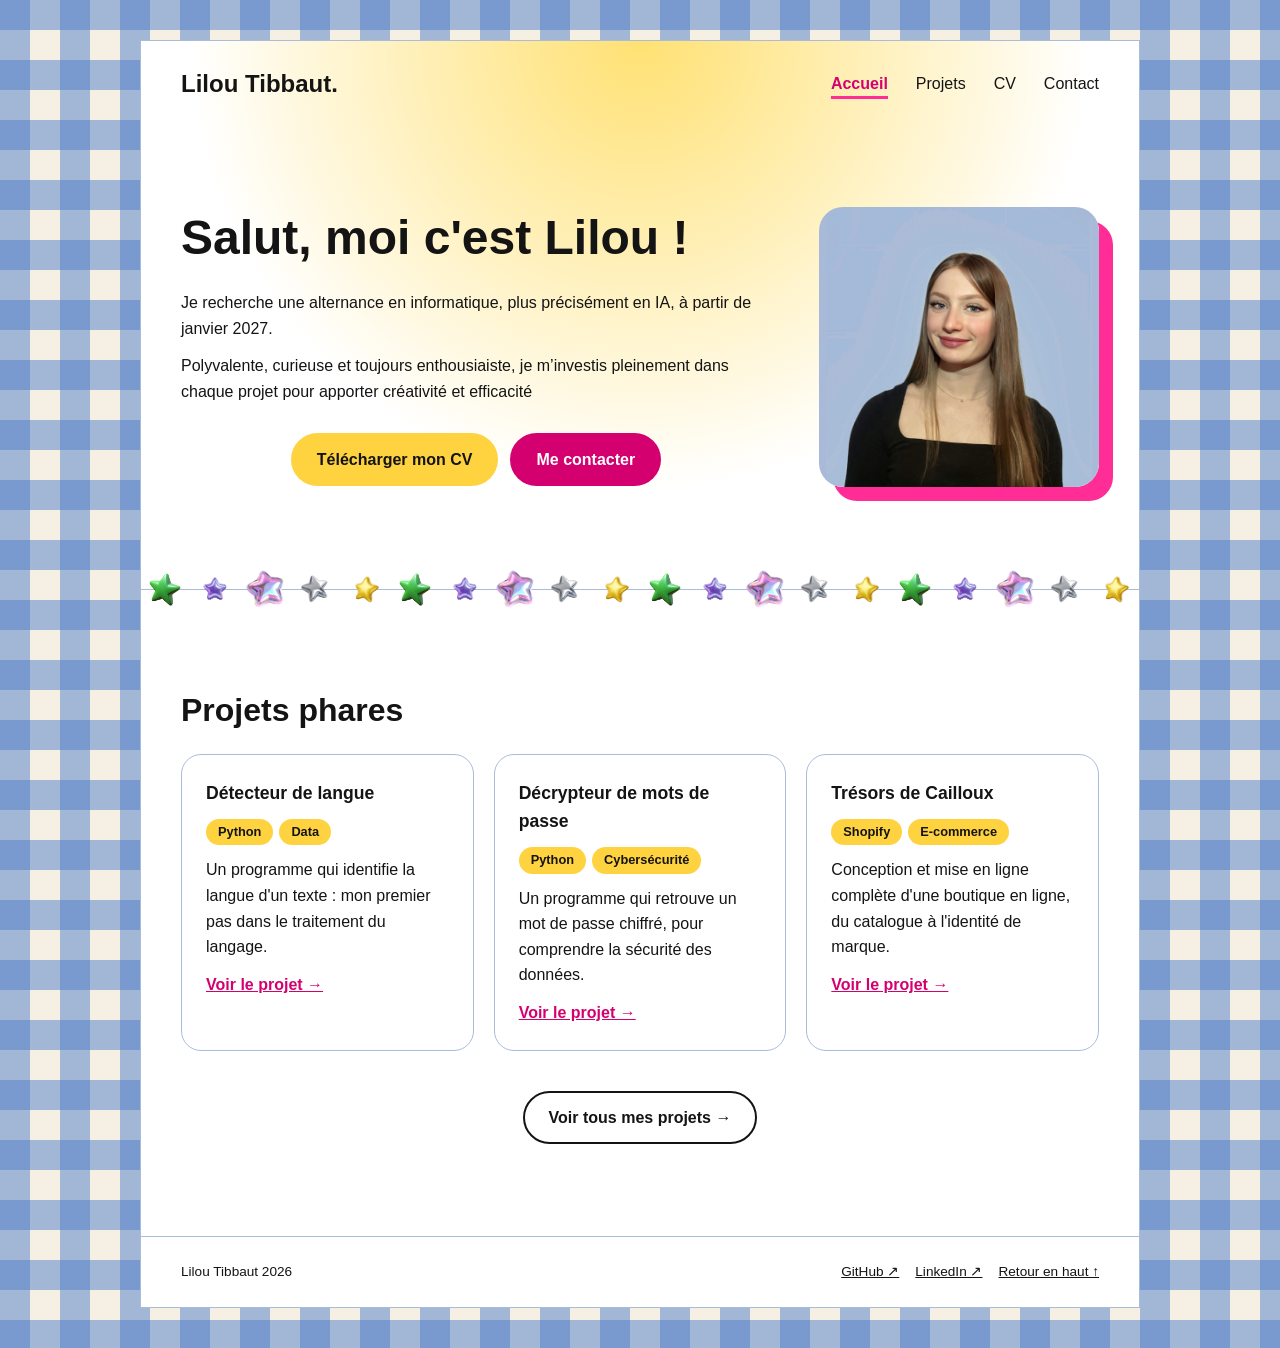
==== index.html @ 1d998bac "ajout javasript" ====
<!DOCTYPE html>
<html lang="fr">
<head>
    <meta charset="utf-8">
    <meta name="viewport" content="width=device-width, initial-scale=1.0">
    <title>Lilou Tibbaut | Étudiante informatique</title>
    <meta name="description" content="Portfolio de Lilou Tibbaut, étudiante en informatique à Epitech Marseille, à la recherche d'une alternance pour janvier 2027.">
    <link rel="stylesheet" href="assets/style.css">
    <script src="assets/script.js" defer></script>
</head>
<body>
    <div class="page">
        <header class="entete" id="haut"></header>

        <main>
            <section class="section">
                <div class="accueil">
                    <div>
                        <h1>Salut, moi c'est Lilou !</h1>
                        <p>Je recherche une alternance en informatique, plus précisément en IA, à partir de janvier 2027.</p>
                        <p>Polyvalente, curieuse et toujours enthousiaiste, je m’investis pleinement dans chaque projet pour apporter créativité et efficacité</p>
                        <div class="boutons">
                            <a href="assets/cv-lilou-tibbaut.pdf" download class="bouton bouton-jaune">Télécharger mon CV</a>
                            <a href="contact.html" class="bouton bouton-rose">Me contacter</a>
                        </div>
                    </div>
                    <img src="assets/img_tibbaut_lilou.png" alt="Portrait de Lilou Tibbaut" class="photo">
                </div>
            </section>

            <div class="separateur"></div>

            <section class="section">
                <h2>Projets phares</h2>
                <div class="grille">
                    <article class="carte">
                        <h3>Détecteur de langue</h3>
                        <ul class="tags"><li>Python</li><li>Data</li></ul>
                        <p>Un programme qui identifie la langue d'un texte : mon premier pas dans le traitement du langage.</p>
                        <a href="projets.html#detecteur-langue" class="lien">Voir le projet →</a>
                    </article>
                    <article class="carte">
                        <h3>Décrypteur de mots de passe</h3>
                        <ul class="tags"><li>Python</li><li>Cybersécurité</li></ul>
                        <p>Un programme qui retrouve un mot de passe chiffré, pour comprendre la sécurité des données.</p>
                        <a href="projets.html#decrypteur" class="lien">Voir le projet →</a>
                    </article>
                    <article class="carte">
                        <h3>Trésors de Cailloux</h3>
                        <ul class="tags"><li>Shopify</li><li>E-commerce</li></ul>
                        <p>Conception et mise en ligne complète d'une boutique en ligne, du catalogue à l'identité de marque.</p>
                        <a href="projets.html#tresors-de-cailloux" class="lien">Voir le projet →</a>
                    </article>
                </div>
                <p class="centre">
                    <a href="projets.html" class="bouton bouton-contour">Voir tous mes projets →</a>
                </p>
            </section>
        </main>

        <footer class="footer"></footer>
    </div>
</body>
</html>
---- assets/style.css ----
* { box-sizing: border-box; }
html { scroll-behavior: smooth; }

body {
  margin: 0;
  padding: 40px 0;
  font-family: Arial, sans-serif;
  color: #141414;
  line-height: 1.6;
  background-color: #f5f0e3;
  background-image:
    linear-gradient(90deg, rgba(80, 125, 200, 0.5) 50%, transparent 50%),
    linear-gradient(rgba(80, 125, 200, 0.5) 50%, transparent 50%);
  background-size: 60px 60px;
}

h1 { font-size: 3rem; margin: 0 0 24px; line-height: 1.2; }
h2 { font-size: 2rem; margin: 0 0 24px; line-height: 1.2; }
h3 { font-size: 1.1rem; margin: 0 0 12px; }
p { margin: 0 0 12px; }

a:focus-visible, button:focus-visible, .flip:focus-visible {
  outline: 3px solid #d4006f;
  outline-offset: 3px;
}

.page {
  border: 1px solid #a9bddb;
  background-color: white;
  background-image: radial-gradient(circle 450px at 50% 0%, rgba(255, 200, 0, 0.55), transparent);
}

.section { padding: 80px 40px; }
.intro { padding-bottom: 48px; }
.centre { text-align: center; margin-top: 40px; }

.separateur {
  display: flex;
  justify-content: center;
  align-items: center;
  gap: 10px;
  height: 44px;
  overflow: hidden;
  background-image: linear-gradient(#a9bddb, #a9bddb);
  background-size: 100% 1px;
  background-position: center;
  background-repeat: no-repeat;
}
.etoile { width: 40px; flex-shrink: 0; animation: tourne linear; animation-timeline: scroll(root); }
.etoile:nth-child(even) { animation-direction: reverse; }

.entete { display: flex; justify-content: space-between; align-items: center; padding: 24px 40px; }
.logo { font-size: 1.5rem; font-weight: bold; color: #141414; text-decoration: none; }

.menu ul { display: flex; gap: 28px; list-style: none; margin: 0; padding: 0; }
.menu a { padding-bottom: 4px; color: #141414; text-decoration: none; border-bottom: 3px solid transparent; transition: color 0.3s, border-color 0.3s; }
.menu a:hover { color: #d4006f; }
.menu a[aria-current="page"] { font-weight: bold; color: #d4006f; border-bottom-color: #ff2d95; }

.accueil { display: flex; align-items: center; gap: 48px; }
.photo { width: 280px; border-radius: 24px; box-shadow: 14px 14px 0 #ff2d95; transition: transform 0.3s; }
.photo:hover { transform: rotate(-2deg); }

.boutons { display: flex; justify-content: center; gap: 12px; margin-top: 28px; }
.bouton { display: inline-block; padding: 12px 24px; border: 2px solid transparent; border-radius: 30px; font-size: 1rem; font-weight: bold; text-decoration: none; cursor: pointer; transition: background-color 0.3s, color 0.3s; }
.bouton-jaune { background-color: #ffd23f; color: #141414; }
.bouton-jaune:hover { background-color: #e6b800; }
.bouton-rose { background-color: #d4006f; color: white; }
.bouton-rose:hover { background-color: #a8005a; }
.bouton-contour { border-color: #141414; background-color: transparent; color: #141414; }
.bouton-contour:hover { background-color: #141414; color: white; }

.grille { display: grid; grid-template-columns: repeat(3, 1fr); gap: 20px; }
.grille-2 { grid-template-columns: repeat(2, 1fr); }
.grille-4 { grid-template-columns: repeat(4, 1fr); }

.carte { padding: 24px; border: 1px solid #a9bddb; border-radius: 20px; background-color: white; transition: transform 0.3s, box-shadow 0.3s; }
.carte:hover { transform: translateY(-6px); box-shadow: 8px 8px 0 #ff2d95; }

.tags { display: flex; flex-wrap: wrap; gap: 6px; list-style: none; margin: 0 0 12px; padding: 0; }
.tags li { padding: 3px 12px; border-radius: 30px; background-color: #ffd23f; color: #141414; font-size: 0.8rem; font-weight: bold; }

.appris { font-size: 0.95rem; }
.carte-liens { display: flex; flex-wrap: wrap; gap: 16px; list-style: none; margin: 12px 0 0; padding: 0; }
.lien { color: #d4006f; font-weight: bold; }
.lien:hover { color: #a8005a; }

.epitech { padding: 28px 32px; margin-bottom: 40px; border-radius: 24px; background-color: #3d63a8; color: white; }
.epitech h3 { font-size: 2.8rem; margin: 6px 0; }

.badge { display: inline-flex; align-items: center; gap: 8px; padding: 4px 14px; border-radius: 30px; background-color: rgba(0, 0, 0, 0.2); font-size: 0.8rem; }
.point { width: 8px; height: 8px; border-radius: 50%; background-color: #ffd23f; animation: pulsation 1.8s infinite; }

.colonnes { display: grid; grid-template-columns: 1fr 1fr; gap: 40px; }
.liste { list-style: none; margin: 0; padding: 0; }
.liste li { display: flex; flex-direction: column; padding-left: 16px; margin-bottom: 20px; border-left: 3px solid #ff2d95; }
.date { color: #d4006f; font-size: 0.8rem; font-weight: bold; }

.flip { height: 200px; perspective: 1000px; cursor: pointer; }
.flip-interieur { position: relative; height: 100%; transition: transform 0.7s; transform-style: preserve-3d; }
.flip:hover .flip-interieur,
.flip:focus .flip-interieur { transform: rotateY(180deg); }

.face { position: absolute; width: 100%; height: 100%; padding: 20px; border-radius: 20px; display: flex; flex-direction: column; align-items: center; justify-content: center; text-align: center; backface-visibility: hidden; }
.face-avant { justify-content: flex-end; padding: 0; overflow: hidden; border: 1px solid #a9bddb; }
.face-avant img { position: absolute; width: 100%; height: 100%; object-fit: cover; }
.face-avant h3 { position: relative; margin-bottom: 14px; padding: 6px 16px; border-radius: 30px; background-color: white; }
.face-arriere { background-color: #d4006f; color: white; transform: rotateY(180deg); }

.contact { display: grid; grid-template-columns: 1fr 1fr; gap: 40px; padding: 40px; border-radius: 24px; background-color: #3d63a8; color: white; }
.contact h1 { margin-top: 16px; font-size: 2.4rem; }
.contact h2 { font-size: 1.4rem; margin-bottom: 12px; }
.contact a:focus-visible, .contact button:focus-visible { outline-color: #ffd23f; }

.liens { list-style: none; margin: 24px 0 0; padding: 0; }
.liens li { margin-bottom: 8px; }
.liens a { color: white; font-size: 1.1rem; font-weight: bold; text-decoration: none; border-bottom: 2px solid #ffd23f; transition: color 0.3s; }
.liens a:hover { color: #ffd23f; }

.formulaire { display: flex; flex-direction: column; gap: 6px; }
label { margin-top: 8px; font-size: 0.85rem; font-weight: bold; }
input, select, textarea { padding: 12px; border: 2px solid white; border-radius: 12px; font-family: inherit; font-size: 1rem; transition: border-color 0.3s; }
input:focus, select:focus, textarea:focus { outline: none; border-color: #ffd23f; }
input:valid, textarea:valid { border-color: #22c55e; }
button { margin-top: 16px; }

.footer { display: flex; justify-content: space-between; align-items: flex-start; gap: 24px; padding: 24px 40px; border-top: 1px solid #a9bddb; font-size: 0.85rem; }
.footer p { margin: 0; }
.credits { color: #555; font-size: 0.8rem; }
.footer-liens { display: flex; flex-wrap: wrap; gap: 16px; list-style: none; margin: 0; padding: 0; }
.footer a { color: #141414; transition: color 0.3s; }
.footer a:hover { color: #d4006f; }

@keyframes pulsation {
  0% { box-shadow: 0 0 0 0 rgba(255, 210, 63, 0.7); }
  100% { box-shadow: 0 0 0 8px rgba(255, 210, 63, 0); }
}
@keyframes tourne {
  to { transform: rotate(3600deg); }
}

@media (max-width: 767px) {
  body { padding: 20px 12px; }
  .entete { flex-direction: column; gap: 12px; padding: 20px; }
  .menu ul { gap: 16px; }
  .section { padding: 48px 20px; }
  h1, .contact h1 { font-size: 2rem; }
  h2 { font-size: 1.6rem; }
  .accueil { flex-direction: column-reverse; }
  .photo { width: 200px; }
  .boutons { flex-direction: column; text-align: center; }
  .grille, .grille-2, .grille-4, .colonnes, .contact { grid-template-columns: 1fr; }
  .contact { padding: 28px 20px; }
  .epitech h3 { font-size: 2rem; }
  .footer { flex-direction: column; gap: 12px; padding: 20px; }
}

@media (min-width: 768px) and (max-width: 1023px) {
  body { padding: 32px 24px; }
  h1 { font-size: 2.5rem; }
  .photo { width: 220px; }
  .grille, .grille-4 { grid-template-columns: repeat(2, 1fr); }
}

@media (min-width: 1024px) {
  .page { max-width: 1000px; margin: 0 auto; }
}

@media (prefers-reduced-motion: reduce) {
  html { scroll-behavior: auto; }
  .etoile, .point { animation: none; }
  .carte, .photo, .flip-interieur { transition: none; }
}
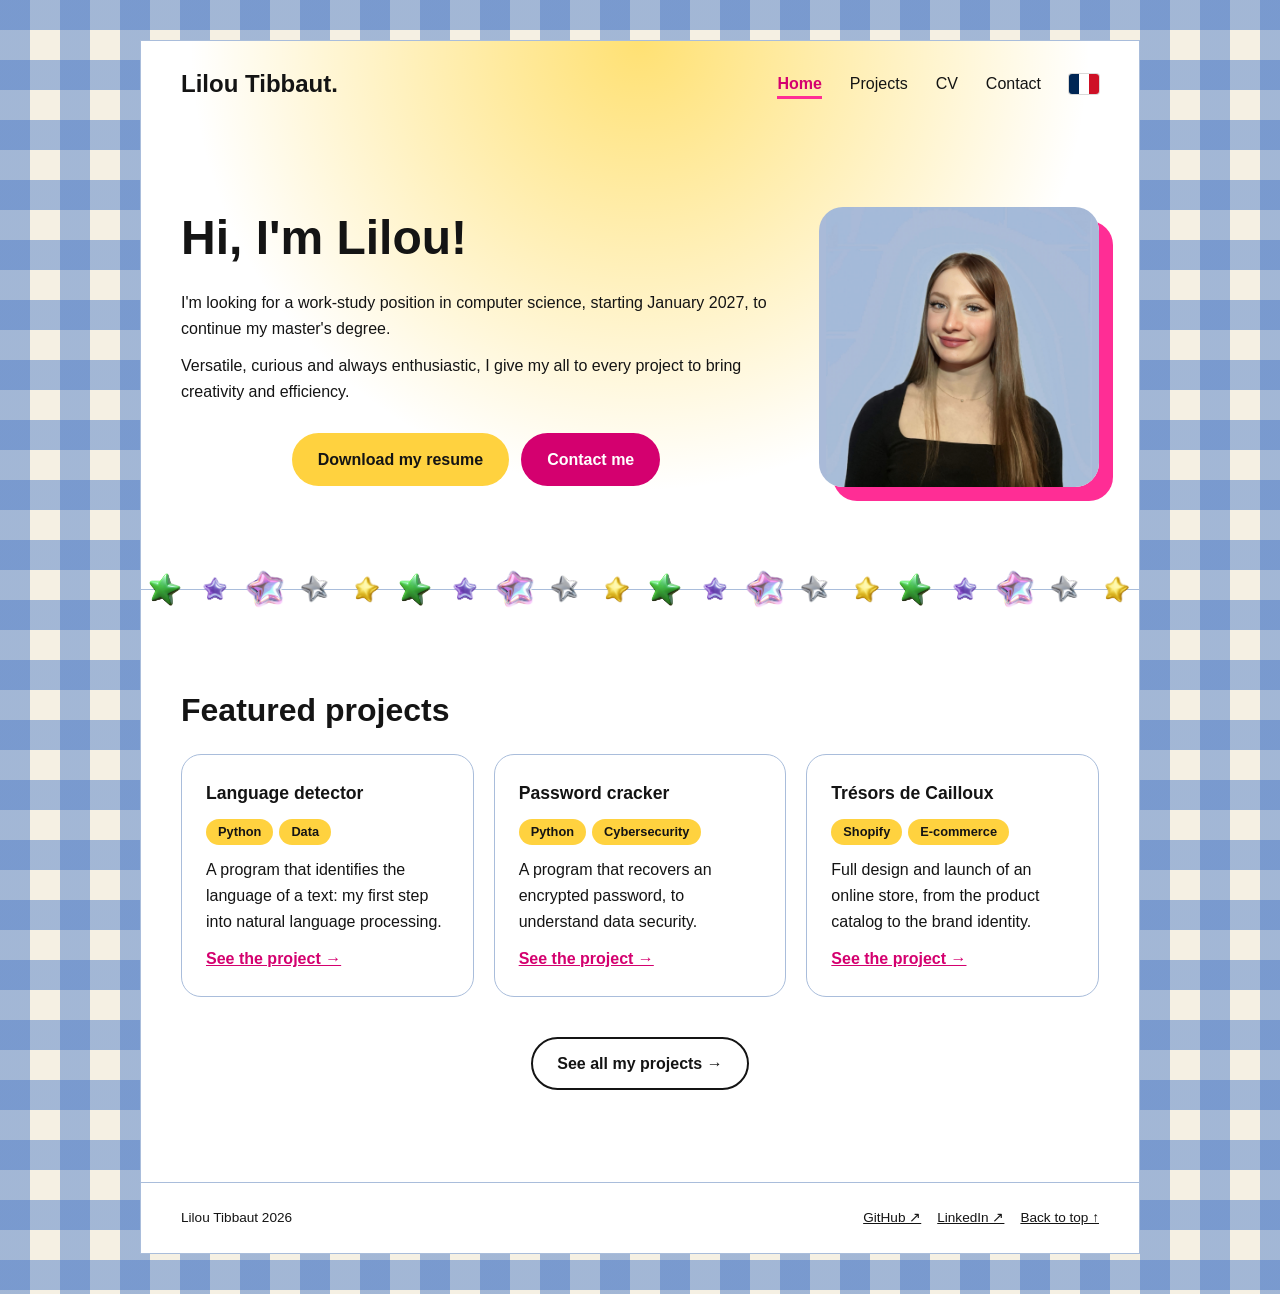
==== commit 21be4ba3: "anglais" ====
--- a/index.html
+++ b/index.html
@@ -3,9 +3,10 @@
 <head>
     <meta charset="utf-8">
     <meta name="viewport" content="width=device-width, initial-scale=1.0">
-    <title>Lilou Tibbaut | Étudiante informatique</title>
-    <meta name="description" content="Portfolio de Lilou Tibbaut, étudiante en informatique à Epitech Marseille, à la recherche d'une alternance pour janvier 2027.">
+    <title data-i18n="accueil.title">Lilou Tibbaut | Étudiante informatique</title>
+    <meta name="description" content="Portfolio de Lilou Tibbaut, étudiante en informatique à Epitech Marseille, à la recherche d'une alternance pour janvier 2027." data-i18n-content="accueil.description">
     <link rel="stylesheet" href="assets/style.css">
+    <script src="assets/traductions.js" defer></script>
     <script src="assets/script.js" defer></script>
 </head>
 <body>
@@ -16,44 +17,44 @@
             <section class="section">
                 <div class="accueil">
                     <div>
-                        <h1>Salut, moi c'est Lilou !</h1>
-                        <p>Je recherche une alternance en informatique, plus précisément en IA, à partir de janvier 2027.</p>
-                        <p>Polyvalente, curieuse et toujours enthousiaiste, je m’investis pleinement dans chaque projet pour apporter créativité et efficacité</p>
+                        <h1 data-i18n="accueil.titre">Salut, moi c'est Lilou !</h1>
+                        <p data-i18n="accueil.recherche">Je recherche une alternance en informatique, à partir de janvier 2027, pour poursuivre mon master.</p>
+                        <p data-i18n="accueil.presentation">Polyvalente, curieuse et toujours enthousiaste, je m’investis pleinement dans chaque projet pour apporter créativité et efficacité.</p>
                         <div class="boutons">
-                            <a href="assets/cv-lilou-tibbaut.pdf" download class="bouton bouton-jaune">Télécharger mon CV</a>
-                            <a href="contact.html" class="bouton bouton-rose">Me contacter</a>
+                            <a href="assets/cv-lilou-tibbaut.pdf" download class="bouton bouton-jaune" data-i18n="accueil.cv">Télécharger mon CV</a>
+                            <a href="contact.html" class="bouton bouton-rose" data-i18n="accueil.contact">Me contacter</a>
                         </div>
                     </div>
-                    <img src="assets/img_tibbaut_lilou.png" alt="Portrait de Lilou Tibbaut" class="photo">
+                    <img src="assets/img_tibbaut_lilou.png" alt="Portrait de Lilou Tibbaut" data-i18n-alt="accueil.photoAlt" class="photo">
                 </div>
             </section>
 
             <div class="separateur"></div>
 
             <section class="section">
-                <h2>Projets phares</h2>
+                <h2 data-i18n="accueil.phares">Projets phares</h2>
                 <div class="grille">
-                    <article class="carte">
-                        <h3>Détecteur de langue</h3>
+                    <article class="carte carte--cliquable">
+                        <h3 data-i18n="projet.detecteur">Détecteur de langue</h3>
                         <ul class="tags"><li>Python</li><li>Data</li></ul>
-                        <p>Un programme qui identifie la langue d'un texte : mon premier pas dans le traitement du langage.</p>
-                        <a href="projets.html#detecteur-langue" class="lien">Voir le projet →</a>
+                        <p data-i18n="accueil.detecteur">Un programme qui identifie la langue d'un texte : mon premier pas dans le traitement du langage.</p>
+                        <a href="projets.html#detecteur-langue" class="lien lien-principal" data-i18n="commun.voirProjet">Voir le projet →</a>
                     </article>
-                    <article class="carte">
-                        <h3>Décrypteur de mots de passe</h3>
-                        <ul class="tags"><li>Python</li><li>Cybersécurité</li></ul>
-                        <p>Un programme qui retrouve un mot de passe chiffré, pour comprendre la sécurité des données.</p>
-                        <a href="projets.html#decrypteur" class="lien">Voir le projet →</a>
+                    <article class="carte carte--cliquable">
+                        <h3 data-i18n="projet.decrypteur">Décrypteur de mots de passe</h3>
+                        <ul class="tags"><li>Python</li><li data-i18n="tag.cyber">Cybersécurité</li></ul>
+                        <p data-i18n="accueil.decrypteur">Un programme qui retrouve un mot de passe chiffré, pour comprendre la sécurité des données.</p>
+                        <a href="projets.html#decrypteur" class="lien lien-principal" data-i18n="commun.voirProjet">Voir le projet →</a>
                     </article>
-                    <article class="carte">
+                    <article class="carte carte--cliquable">
                         <h3>Trésors de Cailloux</h3>
                         <ul class="tags"><li>Shopify</li><li>E-commerce</li></ul>
-                        <p>Conception et mise en ligne complète d'une boutique en ligne, du catalogue à l'identité de marque.</p>
-                        <a href="projets.html#tresors-de-cailloux" class="lien">Voir le projet →</a>
+                        <p data-i18n="accueil.tresors">Conception et mise en ligne complète d'une boutique en ligne, du catalogue à l'identité de marque.</p>
+                        <a href="projets.html#tresors-de-cailloux" class="lien lien-principal" data-i18n="commun.voirProjet">Voir le projet →</a>
                     </article>
                 </div>
                 <p class="centre">
-                    <a href="projets.html" class="bouton bouton-contour">Voir tous mes projets →</a>
+                    <a href="projets.html" class="bouton bouton-contour" data-i18n="accueil.tousProjets">Voir tous mes projets →</a>
                 </p>
             </section>
         </main>
--- a/assets/style.css
+++ b/assets/style.css
@@ -52,10 +52,13 @@
 .entete { display: flex; justify-content: space-between; align-items: center; padding: 24px 40px; }
 .logo { font-size: 1.5rem; font-weight: bold; color: #141414; text-decoration: none; }
 
-.menu ul { display: flex; gap: 28px; list-style: none; margin: 0; padding: 0; }
+.menu ul { display: flex; align-items: center; gap: 28px; list-style: none; margin: 0; padding: 0; }
 .menu a { padding-bottom: 4px; color: #141414; text-decoration: none; border-bottom: 3px solid transparent; transition: color 0.3s, border-color 0.3s; }
 .menu a:hover { color: #d4006f; }
 .menu a[aria-current="page"] { font-weight: bold; color: #d4006f; border-bottom-color: #ff2d95; }
+.menu .langue { display: inline-flex; align-items: center; margin: 0; padding: 7px 0 0; border: none; border-radius: 3px; background: none; cursor: pointer; }
+.menu .langue svg { display: block; border-radius: 3px; box-shadow: 0 0 0 1px rgba(0,0,0,0.15); transition: transform 0.3s; }
+.menu .langue:hover svg, .menu .langue:focus-visible svg { transform: scale(1.1); }
 
 .accueil { display: flex; align-items: center; gap: 48px; }
 .photo { width: 280px; border-radius: 24px; box-shadow: 14px 14px 0 #ff2d95; transition: transform 0.3s; }
@@ -74,8 +77,13 @@
 .grille-2 { grid-template-columns: repeat(2, 1fr); }
 .grille-4 { grid-template-columns: repeat(4, 1fr); }
 
-.carte { padding: 24px; border: 1px solid #a9bddb; border-radius: 20px; background-color: white; transition: transform 0.3s, box-shadow 0.3s; }
-.carte:hover { transform: translateY(-6px); box-shadow: 8px 8px 0 #ff2d95; }
+.carte { padding: 24px; border: 1px solid #a9bddb; border-radius: 20px; background-color: white; }
+
+.carte--cliquable { position: relative; transition: transform 0.3s, box-shadow 0.3s; }
+.carte--cliquable:hover,
+.carte--cliquable:focus-within { transform: translateY(-6px); box-shadow: 8px 8px 0 #ff2d95; }
+.lien-principal::after { content: ""; position: absolute; inset: 0; border-radius: inherit; }
+.carte--cliquable .carte-liens a:not(.lien-principal) { position: relative; z-index: 1; }
 
 .tags { display: flex; flex-wrap: wrap; gap: 6px; list-style: none; margin: 0 0 12px; padding: 0; }
 .tags li { padding: 3px 12px; border-radius: 30px; background-color: #ffd23f; color: #141414; font-size: 0.8rem; font-weight: bold; }
@@ -136,7 +144,7 @@
   100% { box-shadow: 0 0 0 8px rgba(255, 210, 63, 0); }
 }
 @keyframes tourne {
-  to { transform: rotate(3600deg); }
+  to { transform: rotate(2000deg); }
 }
 
 @media (max-width: 767px) {
@@ -164,10 +172,4 @@
 
 @media (min-width: 1024px) {
   .page { max-width: 1000px; margin: 0 auto; }
-}
-
-@media (prefers-reduced-motion: reduce) {
-  html { scroll-behavior: auto; }
-  .etoile, .point { animation: none; }
-  .carte, .photo, .flip-interieur { transition: none; }
 }
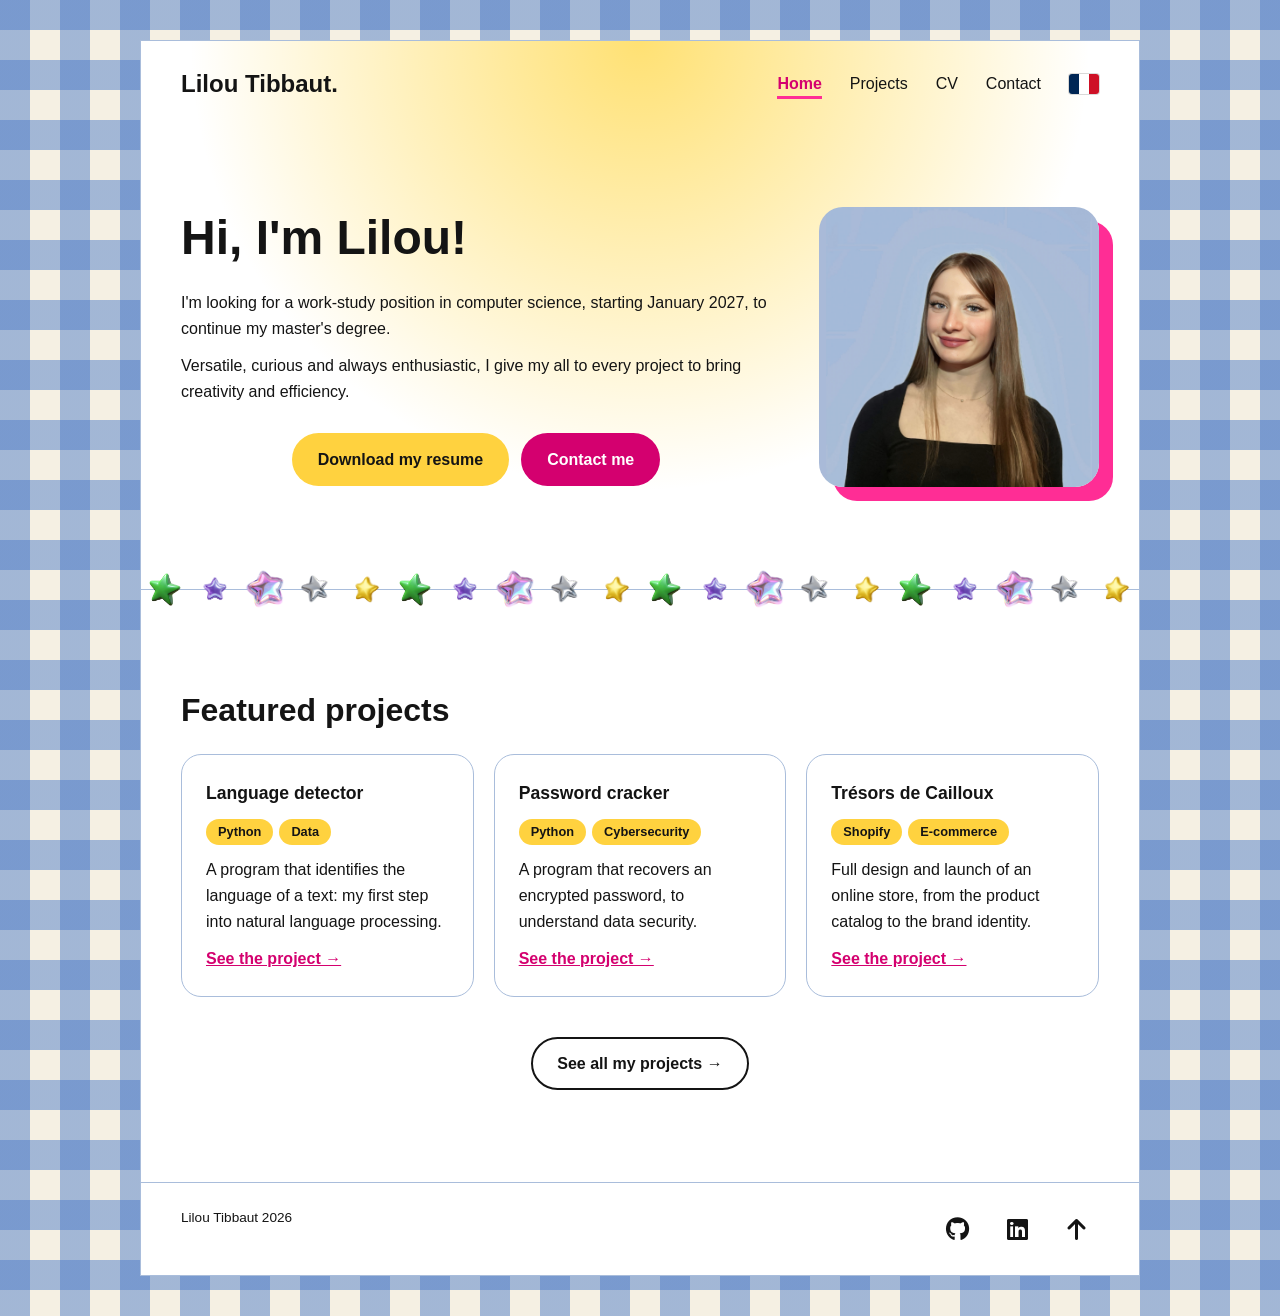
==== commit 147b5c5e: "ajout des logos" ====
--- a/index.html
+++ b/index.html
@@ -5,6 +5,7 @@
     <meta name="viewport" content="width=device-width, initial-scale=1.0">
     <title data-i18n="accueil.title">Lilou Tibbaut | Étudiante informatique</title>
     <meta name="description" content="Portfolio de Lilou Tibbaut, étudiante en informatique à Epitech Marseille, à la recherche d'une alternance pour janvier 2027." data-i18n-content="accueil.description">
+    <link rel="stylesheet" href="https://cdnjs.cloudflare.com/ajax/libs/font-awesome/6.5.2/css/all.min.css">
     <link rel="stylesheet" href="assets/style.css">
     <script src="assets/traductions.js" defer></script>
     <script src="assets/script.js" defer></script>
--- a/assets/style.css
+++ b/assets/style.css
@@ -120,9 +120,12 @@
 .contact h2 { font-size: 1.4rem; margin-bottom: 12px; }
 .contact a:focus-visible, .contact button:focus-visible { outline-color: #ffd23f; }
 
-.liens { list-style: none; margin: 24px 0 0; padding: 0; }
-.liens li { margin-bottom: 8px; }
-.liens a { color: white; font-size: 1.1rem; font-weight: bold; text-decoration: none; border-bottom: 2px solid #ffd23f; transition: color 0.3s; }
+.email { margin: 24px 0 8px; }
+.email a { color: white; font-size: 1.1rem; font-weight: bold; text-decoration: none; border-bottom: 2px solid #ffd23f; transition: color 0.3s; }
+.email a:hover { color: #ffd23f; }
+
+.liens { display: flex; gap: 12px; list-style: none; margin: 0; padding: 0; }
+.liens a { display: inline-flex; align-items: center; justify-content: center; width: 44px; height: 44px; color: white; font-size: 1.6rem; text-decoration: none; transition: color 0.3s; }
 .liens a:hover { color: #ffd23f; }
 
 .formulaire { display: flex; flex-direction: column; gap: 6px; }
@@ -138,6 +141,8 @@
 .footer-liens { display: flex; flex-wrap: wrap; gap: 16px; list-style: none; margin: 0; padding: 0; }
 .footer a { color: #141414; transition: color 0.3s; }
 .footer a:hover { color: #d4006f; }
+.footer-liens { align-items: center; }
+.footer .reseau { display: inline-flex; align-items: center; justify-content: center; width: 44px; height: 44px; font-size: 1.5rem; text-decoration: none; }
 
 @keyframes pulsation {
   0% { box-shadow: 0 0 0 0 rgba(255, 210, 63, 0.7); }
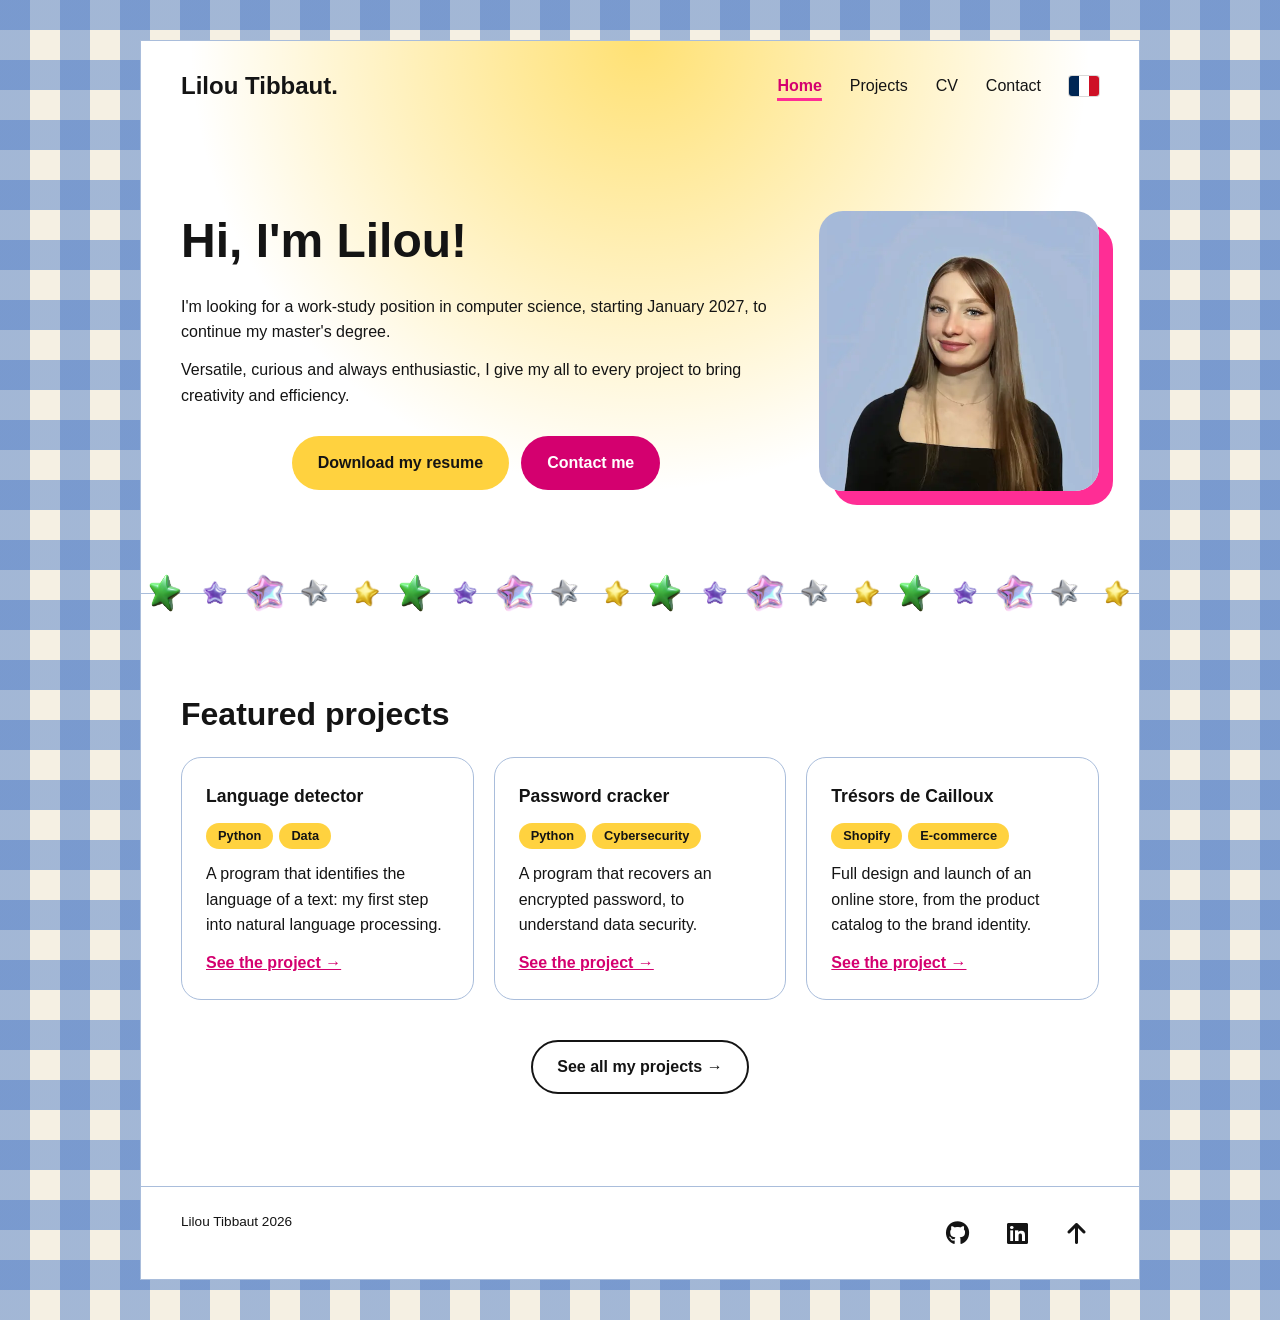
==== commit 801f8e3d: "correction Lighthouse" ====
--- a/index.html
+++ b/index.html
@@ -5,8 +5,8 @@
     <meta name="viewport" content="width=device-width, initial-scale=1.0">
     <title data-i18n="accueil.title">Lilou Tibbaut | Étudiante informatique</title>
     <meta name="description" content="Portfolio de Lilou Tibbaut, étudiante en informatique à Epitech Marseille, à la recherche d'une alternance pour janvier 2027." data-i18n-content="accueil.description">
-    <link rel="stylesheet" href="https://cdnjs.cloudflare.com/ajax/libs/font-awesome/6.5.2/css/all.min.css">
-    <link rel="stylesheet" href="assets/style.css">
+    <link rel="preload" href="https://cdnjs.cloudflare.com/ajax/libs/font-awesome/6.5.2/css/all.min.css" as="style" onload="this.onload=null;this.rel='stylesheet'">
+    <noscript><link rel="stylesheet" href="https://cdnjs.cloudflare.com/ajax/libs/font-awesome/6.5.2/css/all.min.css"></noscript>    <link rel="stylesheet" href="assets/style.css">
     <script src="assets/traductions.js" defer></script>
     <script src="assets/script.js" defer></script>
 </head>
@@ -26,8 +26,7 @@
                             <a href="contact.html" class="bouton bouton-rose" data-i18n="accueil.contact">Me contacter</a>
                         </div>
                     </div>
-                    <img src="assets/img_tibbaut_lilou.png" alt="Portrait de Lilou Tibbaut" data-i18n-alt="accueil.photoAlt" class="photo">
-                </div>
+                <img src="assets/img_tibbaut_lilou.webp" alt="Portrait de Lilou Tibbaut" data-i18n-alt="accueil.photoAlt" class="photo" width="560" height="560" fetchpriority="high">                </div>
             </section>
 
             <div class="separateur"></div>
--- a/assets/style.css
+++ b/assets/style.css
@@ -49,8 +49,7 @@
 .etoile { width: 40px; flex-shrink: 0; animation: tourne linear; animation-timeline: scroll(root); }
 .etoile:nth-child(even) { animation-direction: reverse; }
 
-.entete { display: flex; justify-content: space-between; align-items: center; padding: 24px 40px; }
-.logo { font-size: 1.5rem; font-weight: bold; color: #141414; text-decoration: none; }
+.entete { display: flex; justify-content: space-between; align-items: center; min-height: 90px; padding: 24px 40px; }.logo { font-size: 1.5rem; font-weight: bold; color: #141414; text-decoration: none; }
 
 .menu ul { display: flex; align-items: center; gap: 28px; list-style: none; margin: 0; padding: 0; }
 .menu a { padding-bottom: 4px; color: #141414; text-decoration: none; border-bottom: 3px solid transparent; transition: color 0.3s, border-color 0.3s; }
@@ -61,8 +60,7 @@
 .menu .langue:hover svg, .menu .langue:focus-visible svg { transform: scale(1.1); }
 
 .accueil { display: flex; align-items: center; gap: 48px; }
-.photo { width: 280px; border-radius: 24px; box-shadow: 14px 14px 0 #ff2d95; transition: transform 0.3s; }
-.photo:hover { transform: rotate(-2deg); }
+.photo { width: 280px; height: auto; border-radius: 24px; box-shadow: 14px 14px 0 #ff2d95; transition: transform 0.3s; }.photo:hover { transform: rotate(-2deg); }
 
 .boutons { display: flex; justify-content: center; gap: 12px; margin-top: 28px; }
 .bouton { display: inline-block; padding: 12px 24px; border: 2px solid transparent; border-radius: 30px; font-size: 1rem; font-weight: bold; text-decoration: none; cursor: pointer; transition: background-color 0.3s, color 0.3s; }
@@ -154,8 +152,7 @@
 
 @media (max-width: 767px) {
   body { padding: 20px 12px; }
-  .entete { flex-direction: column; gap: 12px; padding: 20px; }
-  .menu ul { gap: 16px; }
+  .entete { flex-direction: column; gap: 12px; min-height: 120px; padding: 20px; }  .menu ul { gap: 16px; }
   .section { padding: 48px 20px; }
   h1, .contact h1 { font-size: 2rem; }
   h2 { font-size: 1.6rem; }
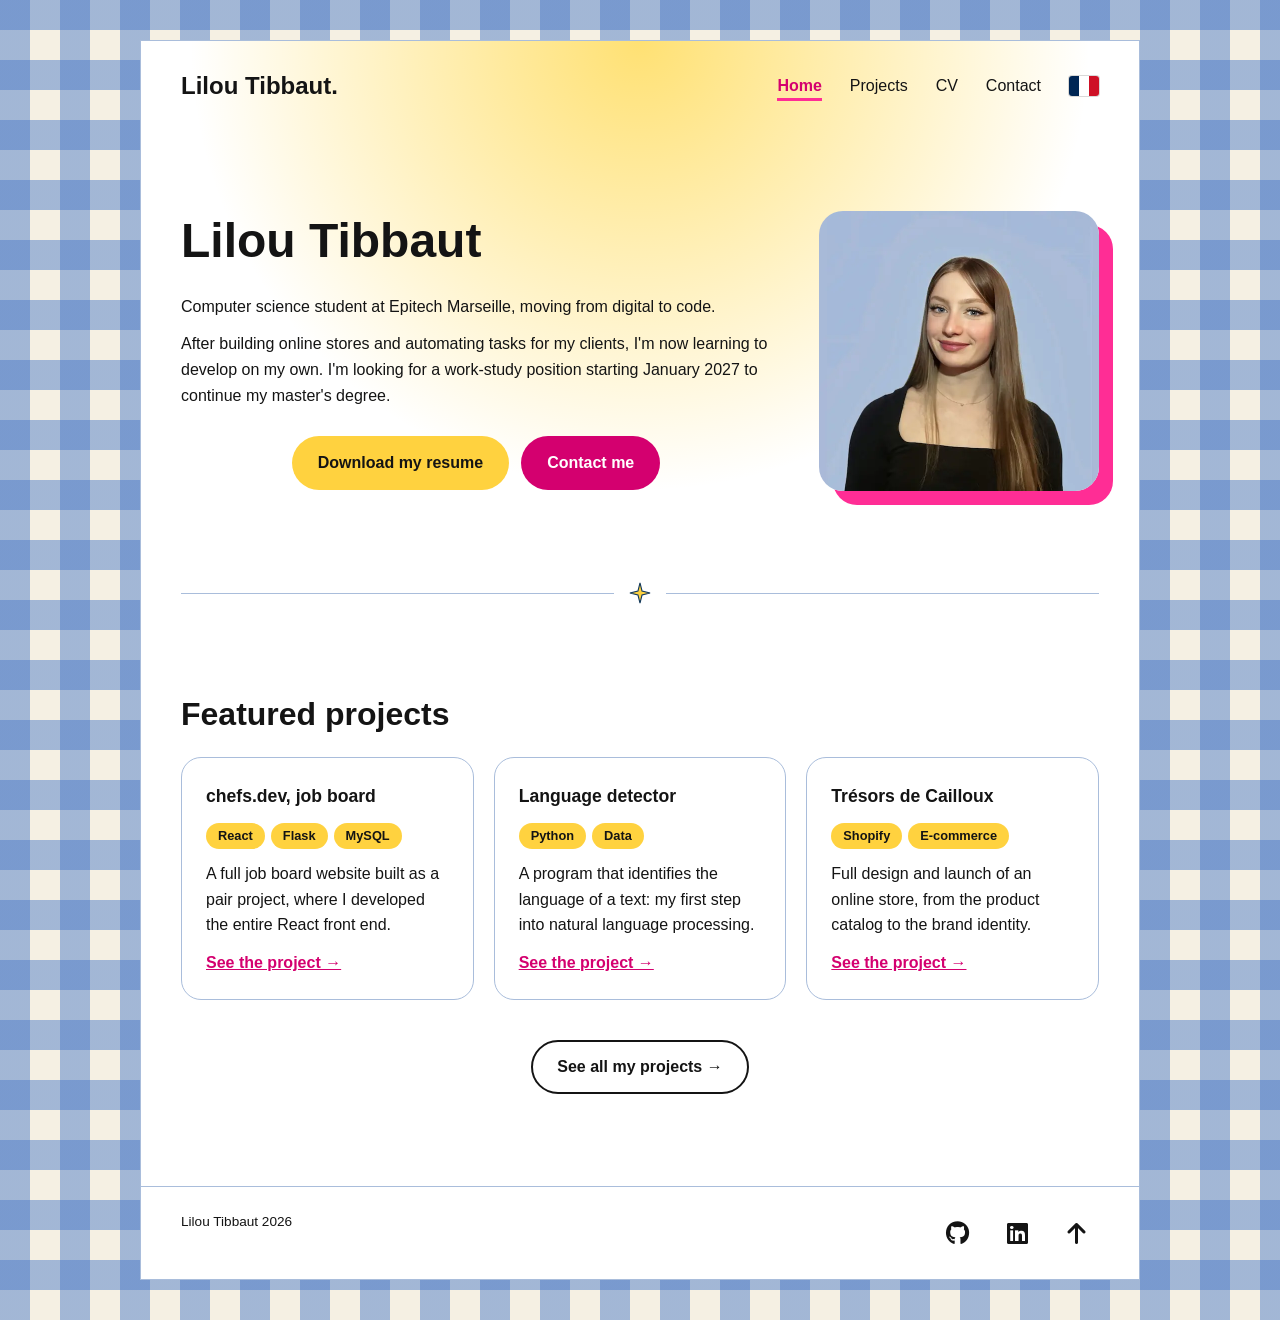
==== commit f795682d: "plus pro" ====
--- a/index.html
+++ b/index.html
@@ -3,7 +3,7 @@
 <head>
     <meta charset="utf-8">
     <meta name="viewport" content="width=device-width, initial-scale=1.0">
-    <title data-i18n="accueil.title">Lilou Tibbaut | Étudiante informatique</title>
+    <title data-i18n="accueil.title">Lilou Tibbaut | Étudiante en informatique</title>
     <meta name="description" content="Portfolio de Lilou Tibbaut, étudiante en informatique à Epitech Marseille, à la recherche d'une alternance pour janvier 2027." data-i18n-content="accueil.description">
     <link rel="preload" href="https://cdnjs.cloudflare.com/ajax/libs/font-awesome/6.5.2/css/all.min.css" as="style" onload="this.onload=null;this.rel='stylesheet'">
     <noscript><link rel="stylesheet" href="https://cdnjs.cloudflare.com/ajax/libs/font-awesome/6.5.2/css/all.min.css"></noscript>    <link rel="stylesheet" href="assets/style.css">
@@ -18,9 +18,9 @@
             <section class="section">
                 <div class="accueil">
                     <div>
-                        <h1 data-i18n="accueil.titre">Salut, moi c'est Lilou !</h1>
-                        <p data-i18n="accueil.recherche">Je recherche une alternance en informatique, à partir de janvier 2027, pour poursuivre mon master.</p>
-                        <p data-i18n="accueil.presentation">Polyvalente, curieuse et toujours enthousiaste, je m’investis pleinement dans chaque projet pour apporter créativité et efficacité.</p>
+                        <h1 data-i18n="accueil.titre">Lilou Tibbaut</h1>
+                        <p data-i18n="accueil.accroche">Étudiante en informatique à Epitech Marseille, je passe du digital au code.</p>
+                        <p data-i18n="accueil.presentation">Après avoir créé des boutiques en ligne et automatisé des tâches pour mes clients, j'apprends aujourd'hui à développer moi-même. Je recherche une alternance à partir de janvier 2027 pour poursuivre mon master.</p>
                         <div class="boutons">
                             <a href="assets/cv-lilou-tibbaut.pdf" download class="bouton bouton-jaune" data-i18n="accueil.cv">Télécharger mon CV</a>
                             <a href="contact.html" class="bouton bouton-rose" data-i18n="accueil.contact">Me contacter</a>
@@ -35,19 +35,19 @@
                 <h2 data-i18n="accueil.phares">Projets phares</h2>
                 <div class="grille">
                     <article class="carte carte--cliquable">
+                        <h3 data-i18n="projet.jobboard">Job Board</h3>
+                        <ul class="tags"><li>React</li><li>Flask</li><li>MySQL</li></ul>
+                        <p data-i18n="accueil.jobboard">Un site d'offres d'emploi complet réalisé en binôme, dont j'ai développé tout le front-end en React.</p>
+                        <a href="projets.html#job-board" class="lien lien-principal" data-i18n="commun.voirProjet">Voir le projet →</a>
+                    </article>
+                    <article class="carte carte--cliquable">
                         <h3 data-i18n="projet.detecteur">Détecteur de langue</h3>
                         <ul class="tags"><li>Python</li><li>Data</li></ul>
                         <p data-i18n="accueil.detecteur">Un programme qui identifie la langue d'un texte : mon premier pas dans le traitement du langage.</p>
                         <a href="projets.html#detecteur-langue" class="lien lien-principal" data-i18n="commun.voirProjet">Voir le projet →</a>
                     </article>
                     <article class="carte carte--cliquable">
-                        <h3 data-i18n="projet.decrypteur">Décrypteur de mots de passe</h3>
-                        <ul class="tags"><li>Python</li><li data-i18n="tag.cyber">Cybersécurité</li></ul>
-                        <p data-i18n="accueil.decrypteur">Un programme qui retrouve un mot de passe chiffré, pour comprendre la sécurité des données.</p>
-                        <a href="projets.html#decrypteur" class="lien lien-principal" data-i18n="commun.voirProjet">Voir le projet →</a>
-                    </article>
-                    <article class="carte carte--cliquable">
-                        <h3>Trésors de Cailloux</h3>
+                        <h3 data-i18n="projet.tresors">Trésors de Cailloux</h3>
                         <ul class="tags"><li>Shopify</li><li>E-commerce</li></ul>
                         <p data-i18n="accueil.tresors">Conception et mise en ligne complète d'une boutique en ligne, du catalogue à l'identité de marque.</p>
                         <a href="projets.html#tresors-de-cailloux" class="lien lien-principal" data-i18n="commun.voirProjet">Voir le projet →</a>
--- a/assets/style.css
+++ b/assets/style.css
@@ -38,16 +38,27 @@
   display: flex;
   justify-content: center;
   align-items: center;
-  gap: 10px;
   height: 44px;
-  overflow: hidden;
-  background-image: linear-gradient(#a9bddb, #a9bddb);
+  background-image: linear-gradient(90deg,
+    transparent 40px, #a9bddb 40px,
+    #a9bddb calc(50% - 26px), transparent calc(50% - 26px),
+    transparent calc(50% + 26px), #a9bddb calc(50% + 26px),
+    #a9bddb calc(100% - 40px), transparent calc(100% - 40px));
   background-size: 100% 1px;
   background-position: center;
   background-repeat: no-repeat;
 }
-.etoile { width: 40px; flex-shrink: 0; animation: tourne linear; animation-timeline: scroll(root); }
-.etoile:nth-child(even) { animation-direction: reverse; }
+.etoile {
+  width: 22px;
+  height: 22px;
+  flex-shrink: 0;
+  fill: #ffd23f;
+  stroke: #10375d;
+  stroke-width: 1.2;
+  transform-origin: center;
+  animation: tourne linear;
+  animation-timeline: scroll(root);
+}
 
 .entete { display: flex; justify-content: space-between; align-items: center; min-height: 90px; padding: 24px 40px; }.logo { font-size: 1.5rem; font-weight: bold; color: #141414; text-decoration: none; }
 
@@ -169,7 +180,11 @@
   body { padding: 32px 24px; }
   h1 { font-size: 2.5rem; }
   .photo { width: 220px; }
-  .grille, .grille-4 { grid-template-columns: repeat(2, 1fr); }
+  .grille-4 { grid-template-columns: repeat(2, 1fr); }
+
+  .grille:not(.grille-2):not(.grille-4) { grid-template-columns: repeat(4, 1fr); }
+  .grille:not(.grille-2):not(.grille-4) > * { grid-column: span 2; }
+  .grille:not(.grille-2):not(.grille-4) > :last-child:nth-child(odd) { grid-column: 2 / span 2; }
 }
 
 @media (min-width: 1024px) {
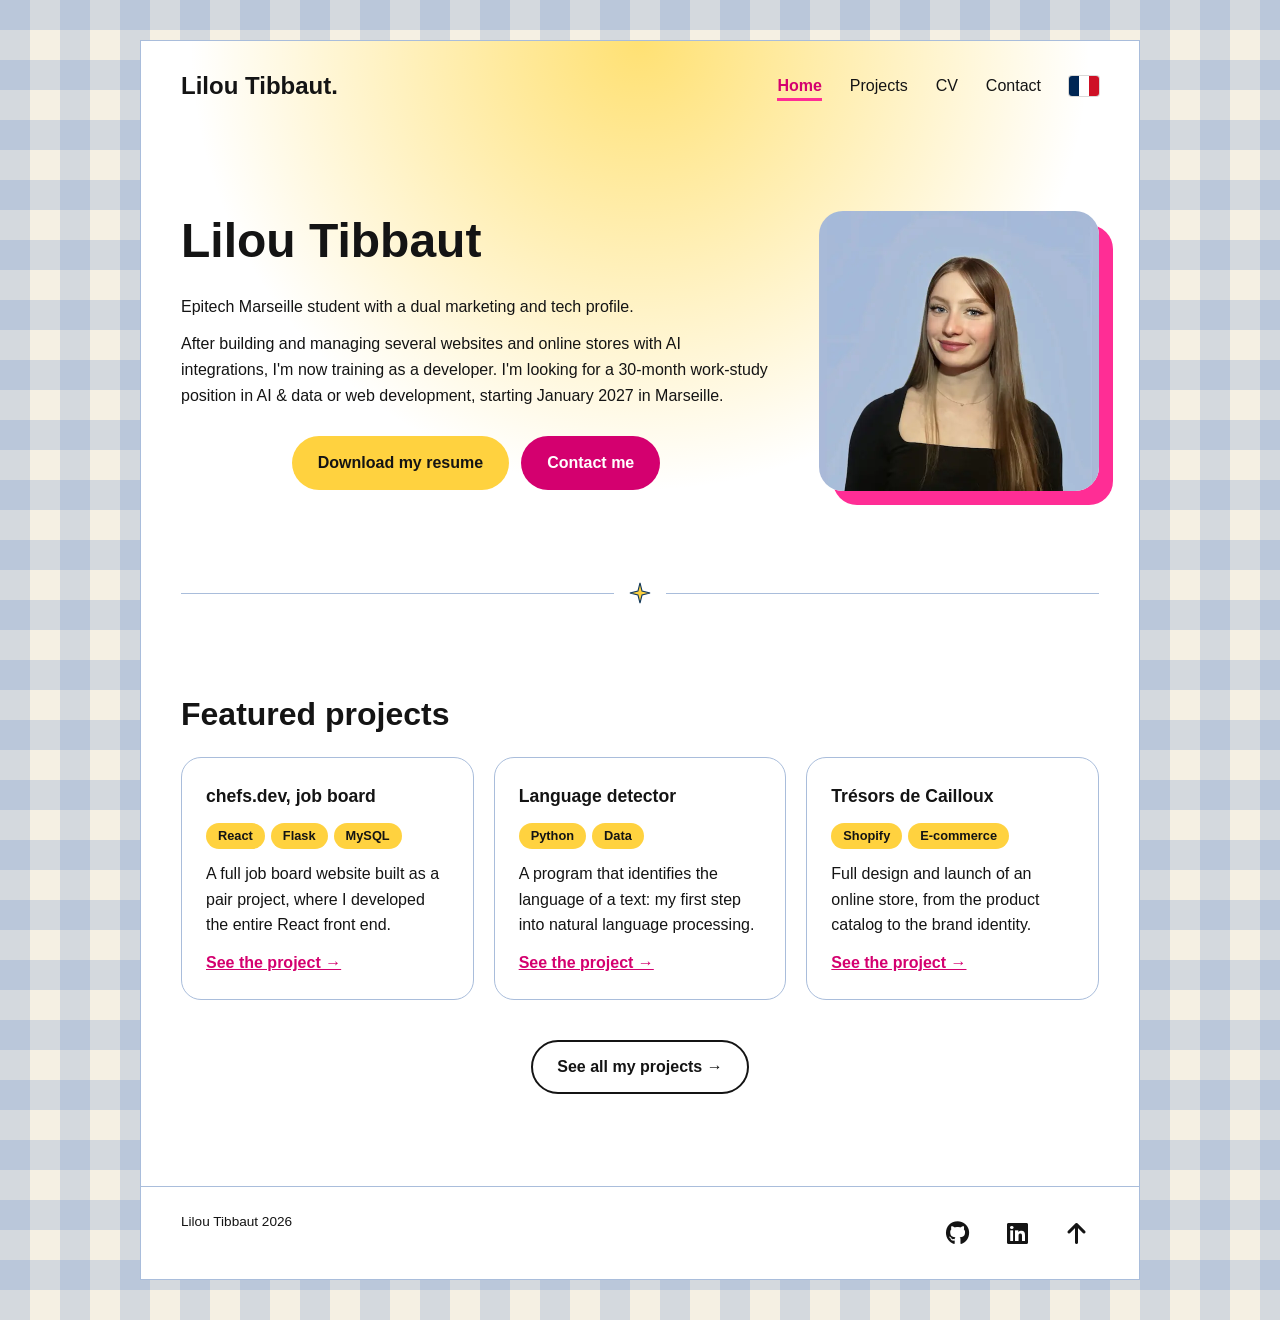
==== commit c63975c3: "Adaptation au cv" ====
--- a/index.html
+++ b/index.html
@@ -19,8 +19,8 @@
                 <div class="accueil">
                     <div>
                         <h1 data-i18n="accueil.titre">Lilou Tibbaut</h1>
-                        <p data-i18n="accueil.accroche">Étudiante en informatique à Epitech Marseille, je passe du digital au code.</p>
-                        <p data-i18n="accueil.presentation">Après avoir créé des boutiques en ligne et automatisé des tâches pour mes clients, j'apprends aujourd'hui à développer moi-même. Je recherche une alternance à partir de janvier 2027 pour poursuivre mon master.</p>
+                        <p data-i18n="accueil.accroche">Étudiante à Epitech Marseille, double profil marketing et tech.</p>
+                        <p data-i18n="accueil.presentation">Après avoir créé et géré plusieurs sites web et e-commerce avec des intégrations IA, je me forme au développement. Je recherche une alternance de 30 mois en IA &amp; data ou en développement web, à partir de janvier 2027 à Marseille.</p>
                         <div class="boutons">
                             <a href="assets/cv-lilou-tibbaut.pdf" download class="bouton bouton-jaune" data-i18n="accueil.cv">Télécharger mon CV</a>
                             <a href="contact.html" class="bouton bouton-rose" data-i18n="accueil.contact">Me contacter</a>
--- a/assets/style.css
+++ b/assets/style.css
@@ -9,8 +9,8 @@
   line-height: 1.6;
   background-color: #f5f0e3;
   background-image:
-    linear-gradient(90deg, rgba(80, 125, 200, 0.5) 50%, transparent 50%),
-    linear-gradient(rgba(80, 125, 200, 0.5) 50%, transparent 50%);
+    linear-gradient(90deg, rgba(80, 125, 200, 0.2) 50%, transparent 50%),
+    linear-gradient(rgba(80, 125, 200, 0.2) 50%, transparent 50%);
   background-size: 60px 60px;
 }
 
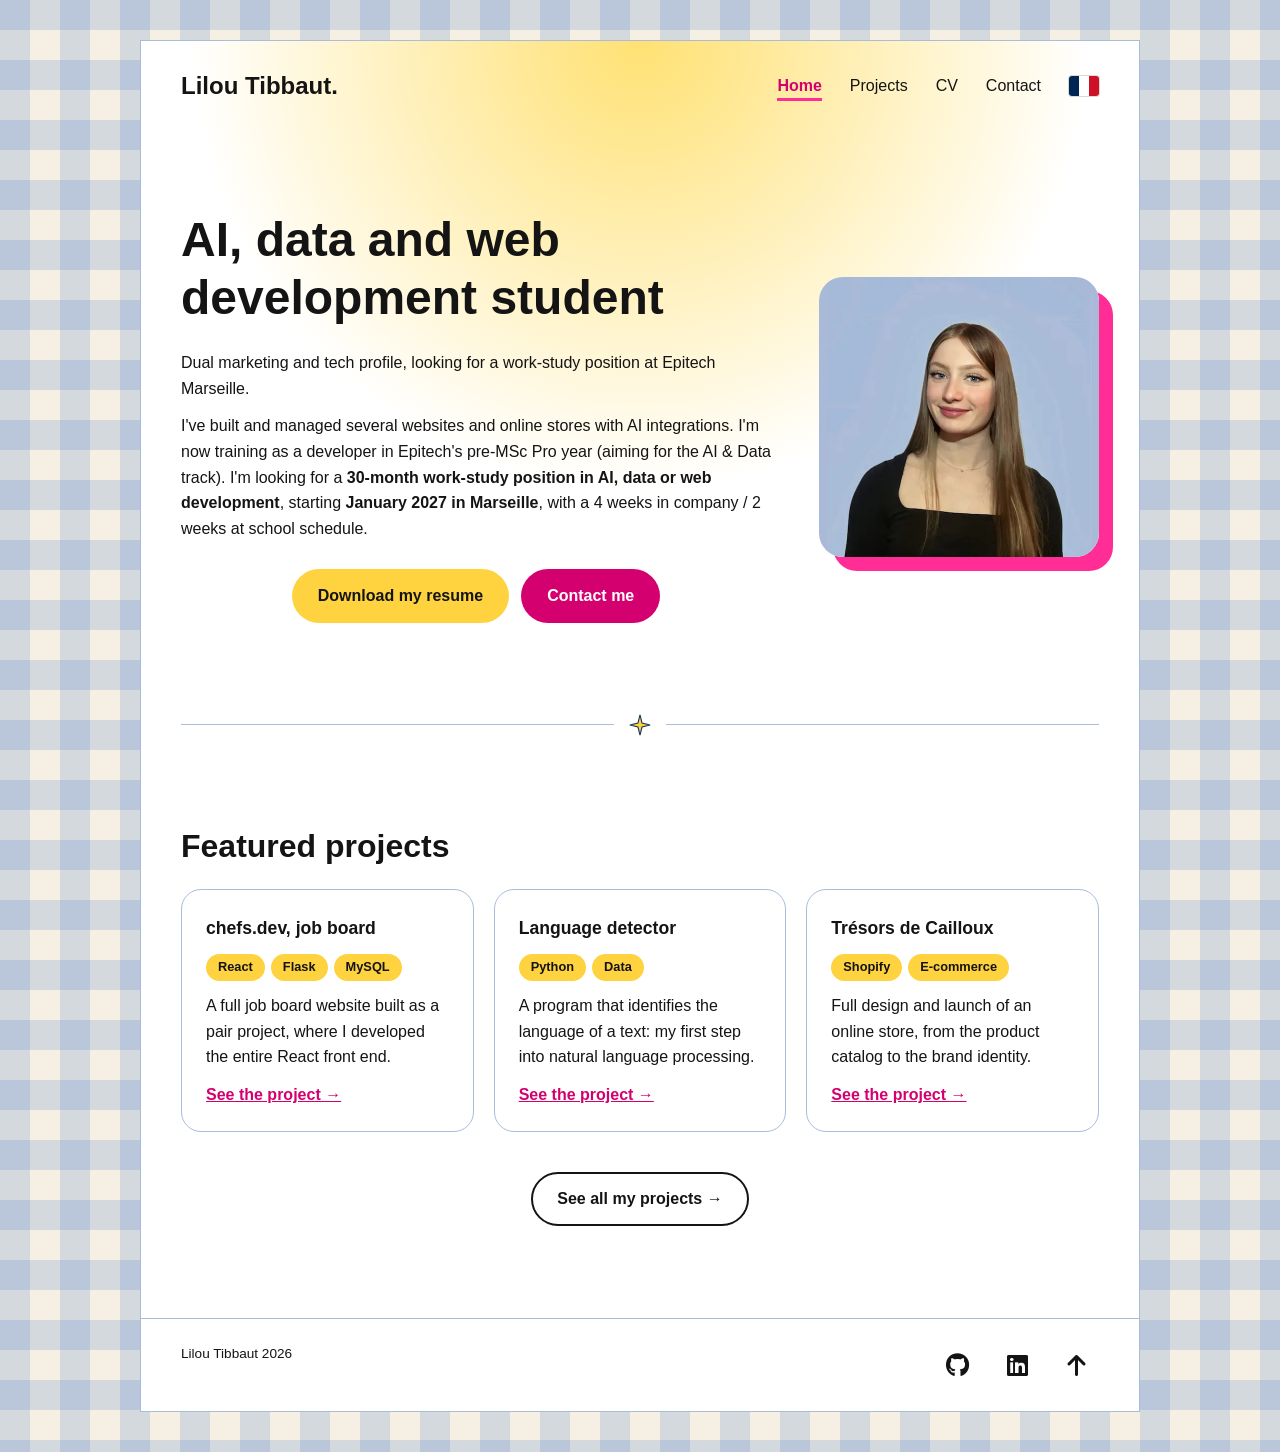
==== commit 002fda92: "amélioration du Professional Positioning" ====
--- a/index.html
+++ b/index.html
@@ -4,29 +4,32 @@
     <meta charset="utf-8">
     <meta name="viewport" content="width=device-width, initial-scale=1.0">
     <title data-i18n="accueil.title">Lilou Tibbaut | Étudiante en informatique</title>
-    <meta name="description" content="Portfolio de Lilou Tibbaut, étudiante en informatique à Epitech Marseille, à la recherche d'une alternance pour janvier 2027." data-i18n-content="accueil.description">
+    <meta name="description" content="Portfolio de Lilou Tibbaut, étudiante en IA, data et développement à Epitech Marseille, à la recherche d'une alternance de 30 mois pour janvier 2027." data-i18n-content="accueil.description">
     <link rel="preload" href="https://cdnjs.cloudflare.com/ajax/libs/font-awesome/6.5.2/css/all.min.css" as="style" onload="this.onload=null;this.rel='stylesheet'">
-    <noscript><link rel="stylesheet" href="https://cdnjs.cloudflare.com/ajax/libs/font-awesome/6.5.2/css/all.min.css"></noscript>    <link rel="stylesheet" href="assets/style.css">
-    <script src="assets/traductions.js" defer></script>
-    <script src="assets/script.js" defer></script>
+    <noscript><link rel="stylesheet" href="https://cdnjs.cloudflare.com/ajax/libs/font-awesome/6.5.2/css/all.min.css"></noscript>
+    <link rel="stylesheet" href="assets/css/style.css">
+    <script src="assets/js/traductions.js" defer></script>
+    <script src="assets/js/script.js" defer></script>
 </head>
 <body>
+    <a href="#contenu" class="lien-evitement" data-i18n="commun.evitement">Aller au contenu</a>
     <div class="page">
         <header class="entete" id="haut"></header>
 
-        <main>
+        <main id="contenu" tabindex="-1">
             <section class="section">
                 <div class="accueil">
                     <div>
-                        <h1 data-i18n="accueil.titre">Lilou Tibbaut</h1>
-                        <p data-i18n="accueil.accroche">Étudiante à Epitech Marseille, double profil marketing et tech.</p>
-                        <p data-i18n="accueil.presentation">Après avoir créé et géré plusieurs sites web et e-commerce avec des intégrations IA, je me forme au développement. Je recherche une alternance de 30 mois en IA &amp; data ou en développement web, à partir de janvier 2027 à Marseille.</p>
+                        <h1 data-i18n="accueil.titre">Étudiante en IA, data et développement web</h1>
+                        <p data-i18n="accueil.accroche">Double profil marketing et tech, en recherche d'alternance à Epitech Marseille.</p>
+                        <p data-i18n="accueil.presentation">J'ai créé et géré plusieurs sites web et e-commerce avec des intégrations IA. Je me forme aujourd'hui au développement en année préparatoire au MSc Pro d'Epitech (parcours IA &amp; Data visé). Je recherche une <strong>alternance de 30 mois en IA, data ou développement web</strong>, dès <strong>janvier 2027 à Marseille</strong>, au rythme de 4 semaines en entreprise et 2 semaines à l'école.</p>
                         <div class="boutons">
-                            <a href="assets/cv-lilou-tibbaut.pdf" download class="bouton bouton-jaune" data-i18n="accueil.cv">Télécharger mon CV</a>
+                            <a href="assets/docs/cv-lilou-tibbaut.pdf" download class="bouton bouton-jaune" data-i18n="accueil.cv">Télécharger mon CV</a>
                             <a href="contact.html" class="bouton bouton-rose" data-i18n="accueil.contact">Me contacter</a>
                         </div>
                     </div>
-                <img src="assets/img_tibbaut_lilou.webp" alt="Portrait de Lilou Tibbaut" data-i18n-alt="accueil.photoAlt" class="photo" width="560" height="560" fetchpriority="high">                </div>
+                    <img src="assets/img/img_tibbaut_lilou.webp" alt="Portrait de Lilou Tibbaut" data-i18n-alt="accueil.photoAlt" class="photo" width="560" height="560" fetchpriority="high">
+                </div>
             </section>
 
             <div class="separateur"></div>
--- a/assets/css/style.css
+++ b/assets/css/style.css
@@ -0,0 +1,199 @@
+* { box-sizing: border-box; }
+html { scroll-behavior: smooth; }
+
+body {
+  margin: 0;
+  padding: 40px 0;
+  font-family: Arial, sans-serif;
+  color: #141414;
+  line-height: 1.6;
+  background-color: #f5f0e3;
+  background-image:
+    linear-gradient(90deg, rgba(80, 125, 200, 0.2) 50%, transparent 50%),
+    linear-gradient(rgba(80, 125, 200, 0.2) 50%, transparent 50%);
+  background-size: 60px 60px;
+}
+
+h1 { font-size: 3rem; margin: 0 0 24px; line-height: 1.2; }
+h2 { font-size: 2rem; margin: 0 0 24px; line-height: 1.2; }
+h3 { font-size: 1.1rem; margin: 0 0 12px; }
+p { margin: 0 0 12px; }
+
+a:focus-visible, button:focus-visible, .flip:focus-visible {
+  outline: 3px solid #d4006f;
+  outline-offset: 3px;
+}
+
+.lien-evitement { position: absolute; top: -100px; left: 16px; z-index: 10; padding: 10px 18px; border-radius: 30px; background-color: #141414; color: white; font-weight: bold; text-decoration: none; }
+.lien-evitement:focus { top: 16px; }
+main:focus { outline: none; }
+
+.page {
+  border: 1px solid #a9bddb;
+  background-color: white;
+  background-image: radial-gradient(circle 450px at 50% 0%, rgba(255, 200, 0, 0.55), transparent);
+}
+
+.section { padding: 80px 40px; }
+.intro { padding-bottom: 48px; }
+.centre { text-align: center; margin-top: 40px; }
+
+.separateur {
+  display: flex;
+  justify-content: center;
+  align-items: center;
+  height: 44px;
+  background-image: linear-gradient(90deg,
+    transparent 40px, #a9bddb 40px,
+    #a9bddb calc(50% - 26px), transparent calc(50% - 26px),
+    transparent calc(50% + 26px), #a9bddb calc(50% + 26px),
+    #a9bddb calc(100% - 40px), transparent calc(100% - 40px));
+  background-size: 100% 1px;
+  background-position: center;
+  background-repeat: no-repeat;
+}
+.etoile {
+  width: 22px;
+  height: 22px;
+  flex-shrink: 0;
+  fill: #ffd23f;
+  stroke: #10375d;
+  stroke-width: 1.2;
+  transform-origin: center;
+  animation: tourne linear;
+  animation-timeline: scroll(root);
+}
+
+.entete { display: flex; justify-content: space-between; align-items: center; min-height: 90px; padding: 24px 40px; }
+.logo { font-size: 1.5rem; font-weight: bold; color: #141414; text-decoration: none; }
+
+.menu ul { display: flex; align-items: center; gap: 28px; list-style: none; margin: 0; padding: 0; }
+.menu a { padding-bottom: 4px; color: #141414; text-decoration: none; border-bottom: 3px solid transparent; transition: color 0.3s, border-color 0.3s; }
+.menu a:hover { color: #d4006f; }
+.menu a[aria-current="page"] { font-weight: bold; color: #d4006f; border-bottom-color: #ff2d95; }
+.menu .langue { display: inline-flex; align-items: center; margin: 0; padding: 7px 0 0; border: none; border-radius: 3px; background: none; cursor: pointer; }
+.menu .langue svg { display: block; border-radius: 3px; box-shadow: 0 0 0 1px rgba(0,0,0,0.15); transition: transform 0.3s; }
+.menu .langue:hover svg, .menu .langue:focus-visible svg { transform: scale(1.1); }
+
+.accueil { display: flex; align-items: center; gap: 48px; }
+.photo { width: 280px; height: auto; border-radius: 24px; box-shadow: 14px 14px 0 #ff2d95; transition: transform 0.3s; }
+.photo:hover { transform: rotate(-2deg); }
+
+.boutons { display: flex; justify-content: center; gap: 12px; margin-top: 28px; }
+.bouton { display: inline-block; padding: 12px 24px; border: 2px solid transparent; border-radius: 30px; font-size: 1rem; font-weight: bold; text-decoration: none; cursor: pointer; transition: background-color 0.3s, color 0.3s; }
+.bouton-jaune { background-color: #ffd23f; color: #141414; }
+.bouton-jaune:hover { background-color: #e6b800; }
+.bouton-rose { background-color: #d4006f; color: white; }
+.bouton-rose:hover { background-color: #a8005a; }
+.bouton-contour { border-color: #141414; background-color: transparent; color: #141414; }
+.bouton-contour:hover { background-color: #141414; color: white; }
+
+.grille { display: grid; grid-template-columns: repeat(3, 1fr); gap: 20px; }
+.grille-2 { grid-template-columns: repeat(2, 1fr); }
+.grille-4 { grid-template-columns: repeat(4, 1fr); }
+
+.carte { padding: 24px; border: 1px solid #a9bddb; border-radius: 20px; background-color: white; }
+
+.carte--cliquable { position: relative; transition: transform 0.3s, box-shadow 0.3s; }
+.carte--cliquable:hover,
+.carte--cliquable:focus-within { transform: translateY(-6px); box-shadow: 8px 8px 0 #ff2d95; }
+.lien-principal::after { content: ""; position: absolute; inset: 0; border-radius: inherit; }
+.carte--cliquable .carte-liens a:not(.lien-principal) { position: relative; z-index: 1; }
+
+.tags { display: flex; flex-wrap: wrap; gap: 6px; list-style: none; margin: 0 0 12px; padding: 0; }
+.tags li { padding: 3px 12px; border-radius: 30px; background-color: #ffd23f; color: #141414; font-size: 0.8rem; font-weight: bold; }
+
+.appris { font-size: 0.95rem; }
+.carte-liens { display: flex; flex-wrap: wrap; gap: 16px; list-style: none; margin: 12px 0 0; padding: 0; }
+.lien { color: #d4006f; font-weight: bold; }
+.lien:hover { color: #a8005a; }
+
+.epitech { padding: 28px 32px; margin-bottom: 40px; border-radius: 24px; background-color: #3d63a8; color: white; }
+.epitech h3 { font-size: 2.8rem; margin: 6px 0; }
+
+.badge { display: inline-flex; align-items: center; gap: 8px; padding: 4px 14px; border-radius: 30px; background-color: rgba(0, 0, 0, 0.2); font-size: 0.8rem; }
+.point { width: 8px; height: 8px; border-radius: 50%; background-color: #ffd23f; animation: pulsation 1.8s infinite; }
+
+.colonnes { display: grid; grid-template-columns: 1fr 1fr; gap: 40px; }
+.liste { list-style: none; margin: 0; padding: 0; }
+.liste li { display: flex; flex-direction: column; padding-left: 16px; margin-bottom: 20px; border-left: 3px solid #ff2d95; }
+.date { color: #d4006f; font-size: 0.8rem; font-weight: bold; }
+
+.flip { height: 200px; perspective: 1000px; cursor: pointer; }
+.flip-interieur { position: relative; height: 100%; transition: transform 0.7s; transform-style: preserve-3d; }
+.flip:hover .flip-interieur,
+.flip:focus .flip-interieur { transform: rotateY(180deg); }
+
+.face { position: absolute; width: 100%; height: 100%; padding: 20px; border-radius: 20px; display: flex; flex-direction: column; align-items: center; justify-content: center; text-align: center; backface-visibility: hidden; }
+.face-avant { justify-content: flex-end; padding: 0; overflow: hidden; border: 1px solid #a9bddb; }
+.face-avant img { position: absolute; width: 100%; height: 100%; object-fit: cover; }
+.face-avant h3 { position: relative; margin-bottom: 14px; padding: 6px 16px; border-radius: 30px; background-color: white; }
+.face-arriere { background-color: #d4006f; color: white; transform: rotateY(180deg); }
+
+.contact { display: grid; grid-template-columns: 1fr 1fr; gap: 40px; padding: 40px; border-radius: 24px; background-color: #3d63a8; color: white; }
+.contact h1 { margin-top: 16px; font-size: 2.4rem; }
+.contact h2 { font-size: 1.4rem; margin-bottom: 12px; }
+.contact a:focus-visible, .contact button:focus-visible { outline-color: #ffd23f; }
+
+.email { margin: 24px 0 8px; }
+.telephone { margin: 0 0 8px; }
+.email a, .telephone a { color: white; font-size: 1.1rem; font-weight: bold; text-decoration: none; border-bottom: 2px solid #ffd23f; transition: color 0.3s; }
+.email a:hover, .telephone a:hover { color: #ffd23f; }
+
+.liens { display: flex; gap: 12px; list-style: none; margin: 0; padding: 0; }
+.liens a { display: inline-flex; align-items: center; justify-content: center; width: 44px; height: 44px; color: white; font-size: 1.6rem; text-decoration: none; transition: color 0.3s; }
+.liens a:hover { color: #ffd23f; }
+
+.formulaire { display: flex; flex-direction: column; gap: 6px; }
+label { margin-top: 8px; font-size: 0.85rem; font-weight: bold; }
+input, select, textarea { padding: 12px; border: 2px solid white; border-radius: 12px; font-family: inherit; font-size: 1rem; transition: border-color 0.3s; }
+input:valid, textarea:valid { border-color: #22c55e; }
+input:focus-visible, select:focus-visible, textarea:focus-visible { outline: 3px solid #ffd23f; outline-offset: 2px; border-color: #ffd23f; }
+button { margin-top: 16px; }
+
+.footer { display: flex; justify-content: space-between; align-items: flex-start; gap: 24px; padding: 24px 40px; border-top: 1px solid #a9bddb; font-size: 0.85rem; }
+.footer p { margin: 0; }
+.credits { color: #555; font-size: 0.8rem; }
+.footer-liens { display: flex; flex-wrap: wrap; align-items: center; gap: 16px; list-style: none; margin: 0; padding: 0; }
+.footer a { color: #141414; transition: color 0.3s; }
+.footer a:hover { color: #d4006f; }
+.footer .reseau { display: inline-flex; align-items: center; justify-content: center; width: 44px; height: 44px; font-size: 1.5rem; text-decoration: none; }
+
+@keyframes pulsation {
+  0% { box-shadow: 0 0 0 0 rgba(255, 210, 63, 0.7); }
+  100% { box-shadow: 0 0 0 8px rgba(255, 210, 63, 0); }
+}
+@keyframes tourne {
+  to { transform: rotate(2000deg); }
+}
+
+@media (max-width: 767px) {
+  body { padding: 20px 12px; }
+  .entete { flex-direction: column; gap: 12px; min-height: 120px; padding: 20px; }
+  .menu ul { gap: 16px; }
+  .section { padding: 48px 20px; }
+  h1, .contact h1 { font-size: 2rem; }
+  h2 { font-size: 1.6rem; }
+  .accueil { flex-direction: column-reverse; }
+  .photo { width: 200px; }
+  .boutons { flex-direction: column; text-align: center; }
+  .grille, .grille-2, .grille-4, .colonnes, .contact { grid-template-columns: 1fr; }
+  .contact { padding: 28px 20px; }
+  .epitech h3 { font-size: 2rem; }
+  .footer { flex-direction: column; gap: 12px; padding: 20px; }
+}
+
+@media (min-width: 768px) and (max-width: 1023px) {
+  body { padding: 32px 24px; }
+  h1 { font-size: 2.5rem; }
+  .photo { width: 220px; }
+  .grille-4 { grid-template-columns: repeat(2, 1fr); }
+
+  .grille:not(.grille-2):not(.grille-4) { grid-template-columns: repeat(4, 1fr); }
+  .grille:not(.grille-2):not(.grille-4) > * { grid-column: span 2; }
+  .grille:not(.grille-2):not(.grille-4) > :last-child:nth-child(odd) { grid-column: 2 / span 2; }
+}
+
+@media (min-width: 1024px) {
+  .page { max-width: 1000px; margin: 0 auto; }
+}
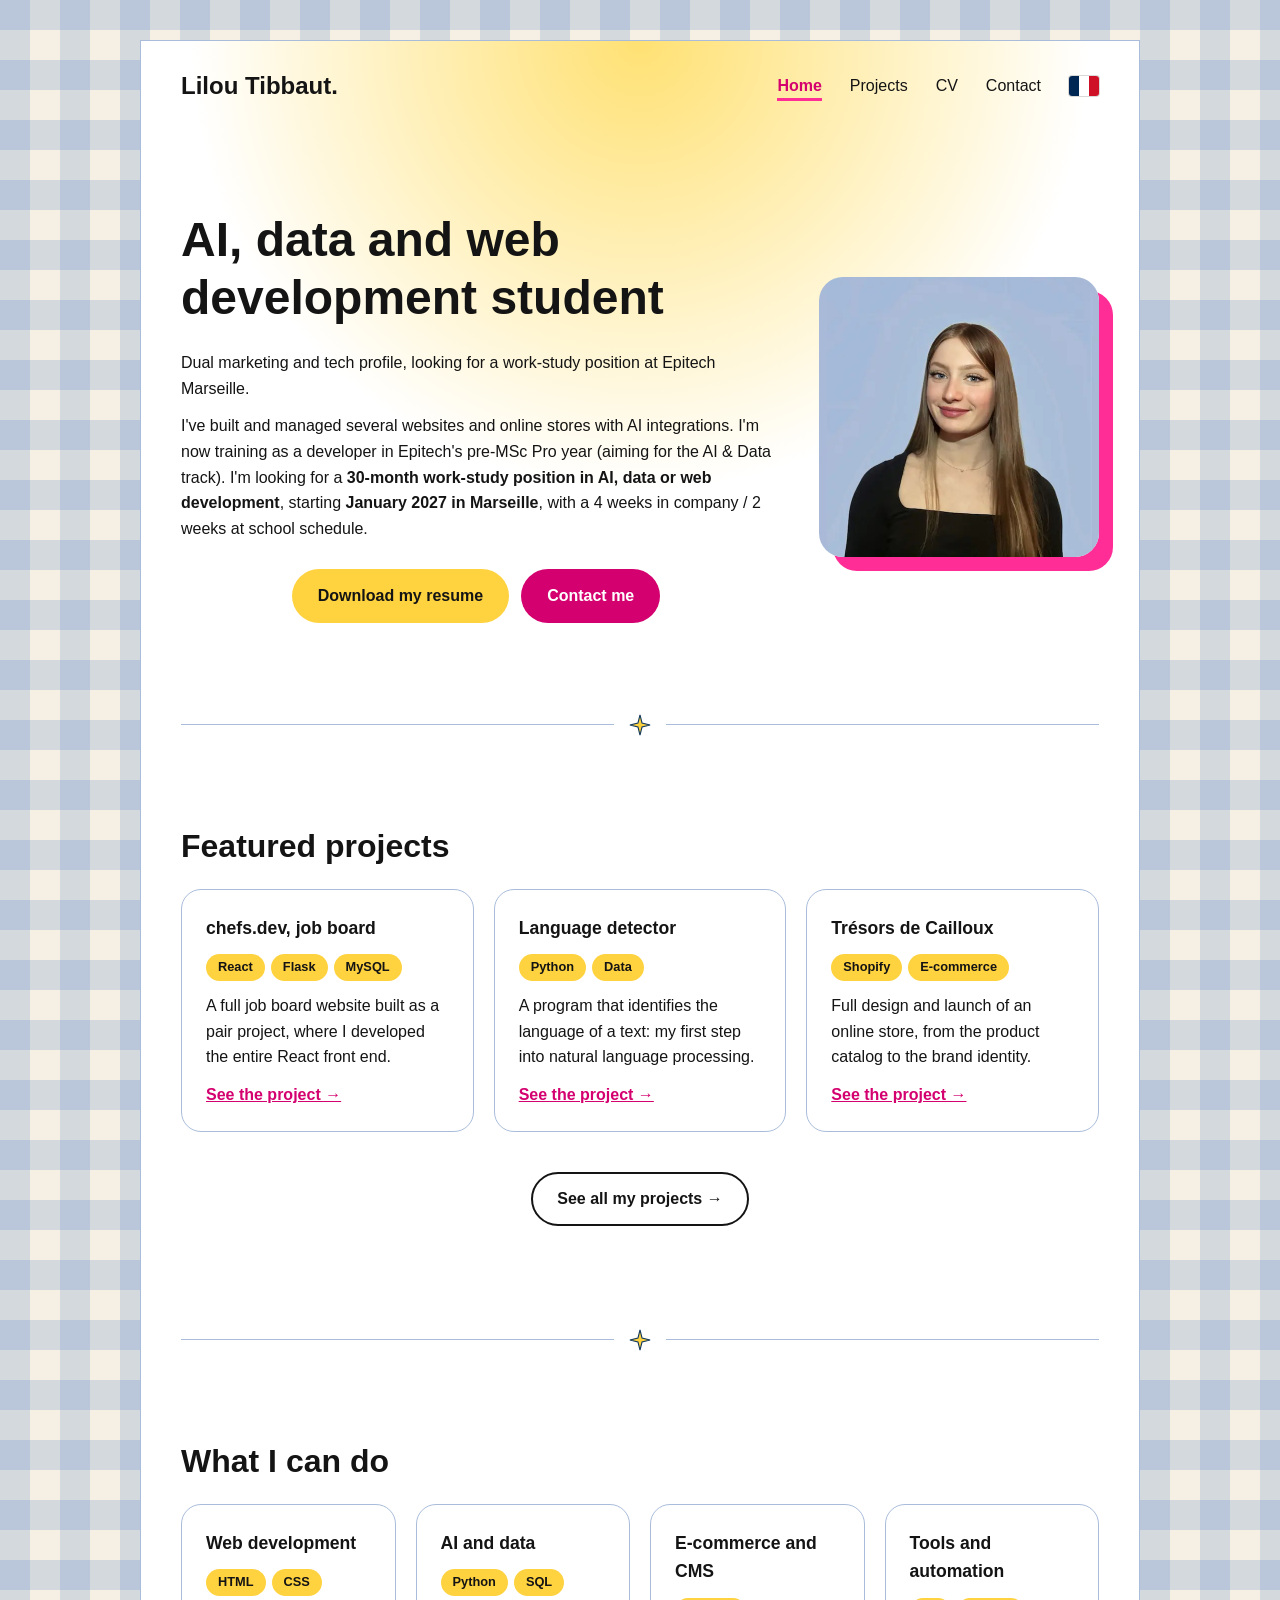
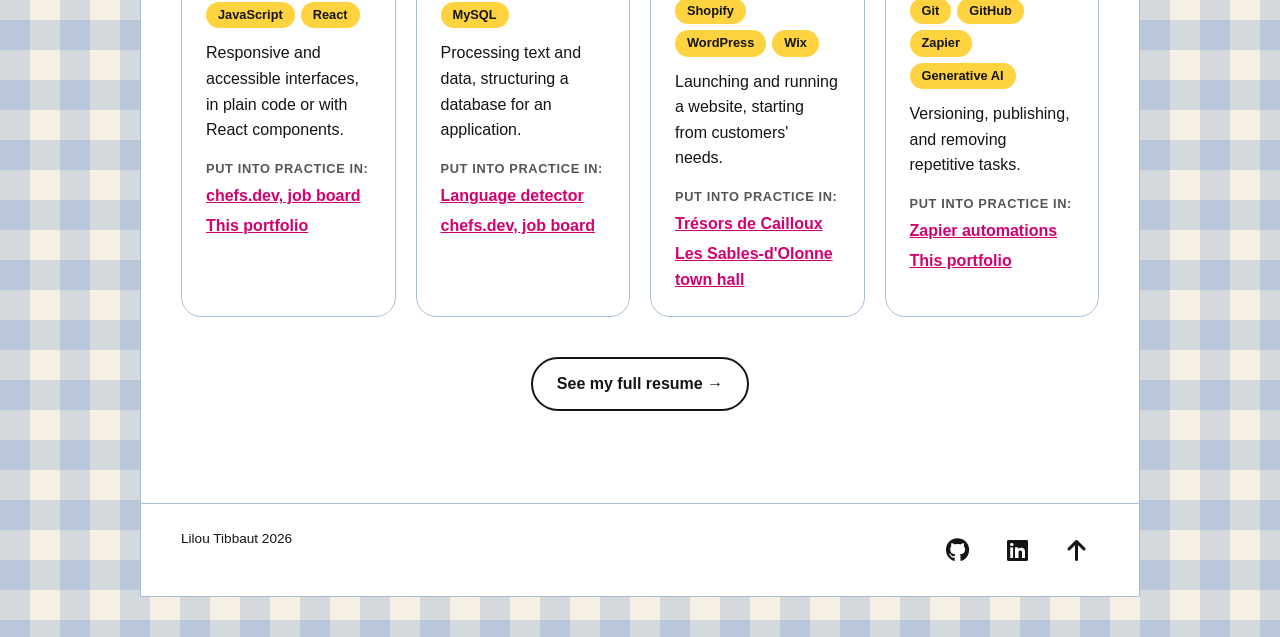
==== commit d6a208bd: "Mise en avant des compétences" ====
--- a/index.html
+++ b/index.html
@@ -60,6 +60,57 @@
                     <a href="projets.html" class="bouton bouton-contour" data-i18n="accueil.tousProjets">Voir tous mes projets →</a>
                 </p>
             </section>
+
+            <div class="separateur"></div>
+
+            <section class="section">
+                <h2 data-i18n="accueil.competences">Ce que je sais faire</h2>
+                <div class="grille grille-4">
+                    <article class="carte">
+                        <h3 data-i18n="accueil.compWeb">Développement web</h3>
+                        <ul class="tags"><li>HTML</li><li>CSS</li><li>JavaScript</li><li>React</li></ul>
+                        <p data-i18n="accueil.compWebTexte">Des interfaces responsives et accessibles, en code natif ou en composants React.</p>
+                        <p class="vu-dans" data-i18n="accueil.vuDans">Mis en pratique dans :</p>
+                        <ul class="carte-liens">
+                            <li><a href="projets.html#job-board" class="lien" data-i18n="projet.jobboard">Job Board</a></li>
+                            <li><a href="projets.html#portfolio" class="lien" data-i18n="projet.portfolio">Ce portfolio</a></li>
+                        </ul>
+                    </article>
+                    <article class="carte">
+                        <h3 data-i18n="accueil.compData">IA et data</h3>
+                        <ul class="tags"><li>Python</li><li>SQL</li><li>MySQL</li></ul>
+                        <p data-i18n="accueil.compDataTexte">Traiter du texte et des données, structurer une base pour une application.</p>
+                        <p class="vu-dans" data-i18n="accueil.vuDans">Mis en pratique dans :</p>
+                        <ul class="carte-liens">
+                            <li><a href="projets.html#detecteur-langue" class="lien" data-i18n="projet.detecteur">Détecteur de langue</a></li>
+                            <li><a href="projets.html#job-board" class="lien" data-i18n="projet.jobboard">Job Board</a></li>
+                        </ul>
+                    </article>
+                    <article class="carte">
+                        <h3 data-i18n="accueil.compEcommerce">E-commerce et CMS</h3>
+                        <ul class="tags"><li>Shopify</li><li>WordPress</li><li>Wix</li></ul>
+                        <p data-i18n="accueil.compEcommerceTexte">Lancer et faire vivre un site, en partant des besoins des clients.</p>
+                        <p class="vu-dans" data-i18n="accueil.vuDans">Mis en pratique dans :</p>
+                        <ul class="carte-liens">
+                            <li><a href="projets.html#tresors-de-cailloux" class="lien">Trésors de Cailloux</a></li>
+                            <li><a href="projets.html#mairie" class="lien" data-i18n="accueil.mairieCourt">Mairie des Sables-d'Olonne</a></li>
+                        </ul>
+                    </article>
+                    <article class="carte">
+                        <h3 data-i18n="accueil.compOutils">Outils et automatisation</h3>
+                        <ul class="tags"><li>Git</li><li>GitHub</li><li>Zapier</li><li data-i18n="tag.iaGen">IA générative</li></ul>
+                        <p data-i18n="accueil.compOutilsTexte">Versionner, publier, et supprimer les tâches répétitives.</p>
+                        <p class="vu-dans" data-i18n="accueil.vuDans">Mis en pratique dans :</p>
+                        <ul class="carte-liens">
+                            <li><a href="projets.html#automatisations" class="lien" data-i18n="projet.automatisations">Automatisations Zapier</a></li>
+                            <li><a href="projets.html#portfolio" class="lien" data-i18n="projet.portfolio">Ce portfolio</a></li>
+                        </ul>
+                    </article>
+                </div>
+                <p class="centre">
+                    <a href="cv.html" class="bouton bouton-contour" data-i18n="accueil.voirCv">Voir mon CV complet →</a>
+                </p>
+            </section>
         </main>
 
         <footer class="footer"></footer>
--- a/assets/css/style.css
+++ b/assets/css/style.css
@@ -1,3 +1,25 @@
+:root {
+  --texte: #141414;
+  --gris: #555;
+  --blanc: #fff;
+  --fond: #f5f0e3;
+  --bordure: #a9bddb;
+
+  --rose: #d4006f;
+  --rose-fonce: #a8005a;
+  --rose-vif: #ff2d95;
+  --jaune: #ffd23f;
+  --jaune-fonce: #e6b800;
+  --bleu: #3d63a8;
+  --bleu-nuit: #10375d;
+  --vert: #22c55e;
+
+  --rayon: 20px;
+  --rayon-bouton: 30px;
+  --transition: 0.3s;
+}
+
+
 * { box-sizing: border-box; }
 html { scroll-behavior: smooth; }
 
@@ -5,9 +27,9 @@
   margin: 0;
   padding: 40px 0;
   font-family: Arial, sans-serif;
-  color: #141414;
+  color: var(--texte);
   line-height: 1.6;
-  background-color: #f5f0e3;
+  background-color: var(--fond);
   background-image:
     linear-gradient(90deg, rgba(80, 125, 200, 0.2) 50%, transparent 50%),
     linear-gradient(rgba(80, 125, 200, 0.2) 50%, transparent 50%);
@@ -19,18 +41,34 @@
 h3 { font-size: 1.1rem; margin: 0 0 12px; }
 p { margin: 0 0 12px; }
 
-a:focus-visible, button:focus-visible, .flip:focus-visible {
-  outline: 3px solid #d4006f;
+
+a:focus-visible,
+button:focus-visible,
+.flip:focus-visible {
+  outline: 3px solid var(--rose);
   outline-offset: 3px;
 }
 
-.lien-evitement { position: absolute; top: -100px; left: 16px; z-index: 10; padding: 10px 18px; border-radius: 30px; background-color: #141414; color: white; font-weight: bold; text-decoration: none; }
+.lien-evitement {
+  position: absolute;
+  top: -100px;
+  left: 16px;
+  z-index: 10;
+  padding: 10px 18px;
+  border-radius: var(--rayon-bouton);
+  background-color: var(--texte);
+  color: var(--blanc);
+  font-weight: bold;
+  text-decoration: none;
+}
 .lien-evitement:focus { top: 16px; }
+
 main:focus { outline: none; }
 
+
 .page {
-  border: 1px solid #a9bddb;
-  background-color: white;
+  border: 1px solid var(--bordure);
+  background-color: var(--blanc);
   background-image: radial-gradient(circle 450px at 50% 0%, rgba(255, 200, 0, 0.55), transparent);
 }
 
@@ -38,148 +76,341 @@
 .intro { padding-bottom: 48px; }
 .centre { text-align: center; margin-top: 40px; }
 
+.grille { display: grid; grid-template-columns: repeat(3, 1fr); gap: 20px; }
+.grille-2 { grid-template-columns: repeat(2, 1fr); }
+.grille-4 { grid-template-columns: repeat(4, 1fr); }
+
+.colonnes { display: grid; grid-template-columns: 1fr 1fr; gap: 40px; }
+
+
 .separateur {
   display: flex;
   justify-content: center;
   align-items: center;
   height: 44px;
   background-image: linear-gradient(90deg,
-    transparent 40px, #a9bddb 40px,
-    #a9bddb calc(50% - 26px), transparent calc(50% - 26px),
-    transparent calc(50% + 26px), #a9bddb calc(50% + 26px),
-    #a9bddb calc(100% - 40px), transparent calc(100% - 40px));
+    transparent 40px, var(--bordure) 40px,
+    var(--bordure) calc(50% - 26px), transparent calc(50% - 26px),
+    transparent calc(50% + 26px), var(--bordure) calc(50% + 26px),
+    var(--bordure) calc(100% - 40px), transparent calc(100% - 40px));
   background-size: 100% 1px;
   background-position: center;
   background-repeat: no-repeat;
 }
+
 .etoile {
   width: 22px;
   height: 22px;
   flex-shrink: 0;
-  fill: #ffd23f;
-  stroke: #10375d;
+  fill: var(--jaune);
+  stroke: var(--bleu-nuit);
   stroke-width: 1.2;
   transform-origin: center;
   animation: tourne linear;
   animation-timeline: scroll(root);
 }
 
-.entete { display: flex; justify-content: space-between; align-items: center; min-height: 90px; padding: 24px 40px; }
-.logo { font-size: 1.5rem; font-weight: bold; color: #141414; text-decoration: none; }
+
+.entete {
+  display: flex;
+  justify-content: space-between;
+  align-items: center;
+  min-height: 90px;
+  padding: 24px 40px;
+}
+
+.logo { font-size: 1.5rem; font-weight: bold; color: var(--texte); text-decoration: none; }
 
 .menu ul { display: flex; align-items: center; gap: 28px; list-style: none; margin: 0; padding: 0; }
-.menu a { padding-bottom: 4px; color: #141414; text-decoration: none; border-bottom: 3px solid transparent; transition: color 0.3s, border-color 0.3s; }
-.menu a:hover { color: #d4006f; }
-.menu a[aria-current="page"] { font-weight: bold; color: #d4006f; border-bottom-color: #ff2d95; }
-.menu .langue { display: inline-flex; align-items: center; margin: 0; padding: 7px 0 0; border: none; border-radius: 3px; background: none; cursor: pointer; }
-.menu .langue svg { display: block; border-radius: 3px; box-shadow: 0 0 0 1px rgba(0,0,0,0.15); transition: transform 0.3s; }
-.menu .langue:hover svg, .menu .langue:focus-visible svg { transform: scale(1.1); }
+.menu a {
+  padding-bottom: 4px;
+  color: var(--texte);
+  text-decoration: none;
+  border-bottom: 3px solid transparent;
+  transition: color var(--transition), border-color var(--transition);
+}
+.menu a:hover { color: var(--rose); }
+.menu a[aria-current="page"] { font-weight: bold; color: var(--rose); border-bottom-color: var(--rose-vif); }
+
+.menu .langue {
+  display: inline-flex;
+  align-items: center;
+  margin: 0;
+  padding: 7px 0 0;
+  border: none;
+  border-radius: 3px;
+  background: none;
+  cursor: pointer;
+}
+.menu .langue svg {
+  display: block;
+  border-radius: 3px;
+  box-shadow: 0 0 0 1px rgba(0, 0, 0, 0.15);
+  transition: transform var(--transition);
+}
+.menu .langue:hover svg,
+.menu .langue:focus-visible svg { transform: scale(1.1); }
+
+
+.boutons { display: flex; justify-content: center; gap: 12px; margin-top: 28px; }
+
+.bouton {
+  display: inline-block;
+  margin-top: 0;
+  padding: 12px 24px;
+  border: 2px solid transparent;
+  border-radius: var(--rayon-bouton);
+  font-size: 1rem;
+  font-weight: bold;
+  text-decoration: none;
+  cursor: pointer;
+  transition: background-color var(--transition), color var(--transition);
+}
+.bouton-jaune { background-color: var(--jaune); color: var(--texte); }
+.bouton-jaune:hover { background-color: var(--jaune-fonce); }
+.bouton-rose { background-color: var(--rose); color: var(--blanc); }
+.bouton-rose:hover { background-color: var(--rose-fonce); }
+.bouton-contour { border-color: var(--texte); background-color: transparent; color: var(--texte); }
+.bouton-contour:hover { background-color: var(--texte); color: var(--blanc); }
+
+.lien { color: var(--rose); font-weight: bold; }
+.lien:hover { color: var(--rose-fonce); }
+
 
 .accueil { display: flex; align-items: center; gap: 48px; }
-.photo { width: 280px; height: auto; border-radius: 24px; box-shadow: 14px 14px 0 #ff2d95; transition: transform 0.3s; }
+
+.photo {
+  width: 280px;
+  height: auto;
+  border-radius: 24px;
+  box-shadow: 14px 14px 0 var(--rose-vif);
+  transition: transform var(--transition);
+}
 .photo:hover { transform: rotate(-2deg); }
 
-.boutons { display: flex; justify-content: center; gap: 12px; margin-top: 28px; }
-.bouton { display: inline-block; padding: 12px 24px; border: 2px solid transparent; border-radius: 30px; font-size: 1rem; font-weight: bold; text-decoration: none; cursor: pointer; transition: background-color 0.3s, color 0.3s; }
-.bouton-jaune { background-color: #ffd23f; color: #141414; }
-.bouton-jaune:hover { background-color: #e6b800; }
-.bouton-rose { background-color: #d4006f; color: white; }
-.bouton-rose:hover { background-color: #a8005a; }
-.bouton-contour { border-color: #141414; background-color: transparent; color: #141414; }
-.bouton-contour:hover { background-color: #141414; color: white; }
-
-.grille { display: grid; grid-template-columns: repeat(3, 1fr); gap: 20px; }
-.grille-2 { grid-template-columns: repeat(2, 1fr); }
-.grille-4 { grid-template-columns: repeat(4, 1fr); }
-
-.carte { padding: 24px; border: 1px solid #a9bddb; border-radius: 20px; background-color: white; }
-
-.carte--cliquable { position: relative; transition: transform 0.3s, box-shadow 0.3s; }
+
+.carte {
+  padding: 24px;
+  border: 1px solid var(--bordure);
+  border-radius: var(--rayon);
+  background-color: var(--blanc);
+}
+
+.carte--cliquable { position: relative; transition: transform var(--transition), box-shadow var(--transition); }
 .carte--cliquable:hover,
-.carte--cliquable:focus-within { transform: translateY(-6px); box-shadow: 8px 8px 0 #ff2d95; }
+.carte--cliquable:focus-within { transform: translateY(-6px); box-shadow: 8px 8px 0 var(--rose-vif); }
 .lien-principal::after { content: ""; position: absolute; inset: 0; border-radius: inherit; }
 .carte--cliquable .carte-liens a:not(.lien-principal) { position: relative; z-index: 1; }
 
 .tags { display: flex; flex-wrap: wrap; gap: 6px; list-style: none; margin: 0 0 12px; padding: 0; }
-.tags li { padding: 3px 12px; border-radius: 30px; background-color: #ffd23f; color: #141414; font-size: 0.8rem; font-weight: bold; }
+.tags li {
+  padding: 3px 12px;
+  border-radius: var(--rayon-bouton);
+  background-color: var(--jaune);
+  color: var(--texte);
+  font-size: 0.8rem;
+  font-weight: bold;
+}
 
 .appris { font-size: 0.95rem; }
+
 .carte-liens { display: flex; flex-wrap: wrap; gap: 16px; list-style: none; margin: 12px 0 0; padding: 0; }
-.lien { color: #d4006f; font-weight: bold; }
-.lien:hover { color: #a8005a; }
-
-.epitech { padding: 28px 32px; margin-bottom: 40px; border-radius: 24px; background-color: #3d63a8; color: white; }
+
+.vu-dans {
+  margin: 16px 0 0;
+  color: var(--gris);
+  font-size: 0.8rem;
+  font-weight: bold;
+  text-transform: uppercase;
+  letter-spacing: 0.05em;
+}
+.vu-dans + .carte-liens { flex-direction: column; gap: 4px; margin-top: 4px; }
+
+
+.epitech {
+  padding: 28px 32px;
+  margin-bottom: 40px;
+  border-radius: 24px;
+  background-color: var(--bleu);
+  color: var(--blanc);
+}
 .epitech h3 { font-size: 2.8rem; margin: 6px 0; }
 
-.badge { display: inline-flex; align-items: center; gap: 8px; padding: 4px 14px; border-radius: 30px; background-color: rgba(0, 0, 0, 0.2); font-size: 0.8rem; }
-.point { width: 8px; height: 8px; border-radius: 50%; background-color: #ffd23f; animation: pulsation 1.8s infinite; }
-
-.colonnes { display: grid; grid-template-columns: 1fr 1fr; gap: 40px; }
+.badge {
+  display: inline-flex;
+  align-items: center;
+  gap: 8px;
+  padding: 4px 14px;
+  border-radius: var(--rayon-bouton);
+  background-color: rgba(0, 0, 0, 0.2);
+  font-size: 0.8rem;
+}
+.point {
+  width: 8px;
+  height: 8px;
+  border-radius: 50%;
+  background-color: var(--jaune);
+  animation: pulsation 1.8s infinite;
+}
+
 .liste { list-style: none; margin: 0; padding: 0; }
-.liste li { display: flex; flex-direction: column; padding-left: 16px; margin-bottom: 20px; border-left: 3px solid #ff2d95; }
-.date { color: #d4006f; font-size: 0.8rem; font-weight: bold; }
+.liste li {
+  display: flex;
+  flex-direction: column;
+  padding-left: 16px;
+  margin-bottom: 20px;
+  border-left: 3px solid var(--rose-vif);
+}
+.date { color: var(--rose); font-size: 0.8rem; font-weight: bold; }
 
 .flip { height: 200px; perspective: 1000px; cursor: pointer; }
 .flip-interieur { position: relative; height: 100%; transition: transform 0.7s; transform-style: preserve-3d; }
 .flip:hover .flip-interieur,
 .flip:focus .flip-interieur { transform: rotateY(180deg); }
 
-.face { position: absolute; width: 100%; height: 100%; padding: 20px; border-radius: 20px; display: flex; flex-direction: column; align-items: center; justify-content: center; text-align: center; backface-visibility: hidden; }
-.face-avant { justify-content: flex-end; padding: 0; overflow: hidden; border: 1px solid #a9bddb; }
+.face {
+  position: absolute;
+  width: 100%;
+  height: 100%;
+  padding: 20px;
+  border-radius: var(--rayon);
+  display: flex;
+  flex-direction: column;
+  align-items: center;
+  justify-content: center;
+  text-align: center;
+  backface-visibility: hidden;
+}
+.face-avant { justify-content: flex-end; padding: 0; overflow: hidden; border: 1px solid var(--bordure); }
 .face-avant img { position: absolute; width: 100%; height: 100%; object-fit: cover; }
-.face-avant h3 { position: relative; margin-bottom: 14px; padding: 6px 16px; border-radius: 30px; background-color: white; }
-.face-arriere { background-color: #d4006f; color: white; transform: rotateY(180deg); }
-
-.contact { display: grid; grid-template-columns: 1fr 1fr; gap: 40px; padding: 40px; border-radius: 24px; background-color: #3d63a8; color: white; }
+.face-avant h3 {
+  position: relative;
+  margin-bottom: 14px;
+  padding: 6px 16px;
+  border-radius: var(--rayon-bouton);
+  background-color: var(--blanc);
+}
+.face-arriere { background-color: var(--rose); color: var(--blanc); transform: rotateY(180deg); }
+
+
+.contact {
+  display: grid;
+  grid-template-columns: 1fr 1fr;
+  gap: 40px;
+  padding: 40px;
+  border-radius: 24px;
+  background-color: var(--bleu);
+  color: var(--blanc);
+}
 .contact h1 { margin-top: 16px; font-size: 2.4rem; }
 .contact h2 { font-size: 1.4rem; margin-bottom: 12px; }
-.contact a:focus-visible, .contact button:focus-visible { outline-color: #ffd23f; }
+.contact a:focus-visible,
+.contact button:focus-visible { outline-color: var(--jaune); }
 
 .email { margin: 24px 0 8px; }
 .telephone { margin: 0 0 8px; }
-.email a, .telephone a { color: white; font-size: 1.1rem; font-weight: bold; text-decoration: none; border-bottom: 2px solid #ffd23f; transition: color 0.3s; }
-.email a:hover, .telephone a:hover { color: #ffd23f; }
+.email a,
+.telephone a {
+  color: var(--blanc);
+  font-size: 1.1rem;
+  font-weight: bold;
+  text-decoration: none;
+  border-bottom: 2px solid var(--jaune);
+  transition: color var(--transition);
+}
+.email a:hover,
+.telephone a:hover { color: var(--jaune); }
 
 .liens { display: flex; gap: 12px; list-style: none; margin: 0; padding: 0; }
-.liens a { display: inline-flex; align-items: center; justify-content: center; width: 44px; height: 44px; color: white; font-size: 1.6rem; text-decoration: none; transition: color 0.3s; }
-.liens a:hover { color: #ffd23f; }
+.liens a {
+  display: inline-flex;
+  align-items: center;
+  justify-content: center;
+  width: 44px;
+  height: 44px;
+  color: var(--blanc);
+  font-size: 1.6rem;
+  text-decoration: none;
+  transition: color var(--transition);
+}
+.liens a:hover { color: var(--jaune); }
 
 .formulaire { display: flex; flex-direction: column; gap: 6px; }
-label { margin-top: 8px; font-size: 0.85rem; font-weight: bold; }
-input, select, textarea { padding: 12px; border: 2px solid white; border-radius: 12px; font-family: inherit; font-size: 1rem; transition: border-color 0.3s; }
-input:valid, textarea:valid { border-color: #22c55e; }
-input:focus-visible, select:focus-visible, textarea:focus-visible { outline: 3px solid #ffd23f; outline-offset: 2px; border-color: #ffd23f; }
-button { margin-top: 16px; }
-
-.footer { display: flex; justify-content: space-between; align-items: flex-start; gap: 24px; padding: 24px 40px; border-top: 1px solid #a9bddb; font-size: 0.85rem; }
+.formulaire label { margin-top: 8px; font-size: 0.85rem; font-weight: bold; }
+.formulaire input,
+.formulaire select,
+.formulaire textarea {
+  padding: 12px;
+  border: 2px solid var(--blanc);
+  border-radius: 12px;
+  font-family: inherit;
+  font-size: 1rem;
+  transition: border-color var(--transition);
+}
+.formulaire input:valid,
+.formulaire textarea:valid { border-color: var(--vert); }
+.formulaire input:focus-visible,
+.formulaire select:focus-visible,
+.formulaire textarea:focus-visible {
+  outline: 3px solid var(--jaune);
+  outline-offset: 2px;
+  border-color: var(--jaune);
+}
+.formulaire button { margin-top: 16px; }
+
+
+.footer {
+  display: flex;
+  justify-content: space-between;
+  align-items: flex-start;
+  gap: 24px;
+  padding: 24px 40px;
+  border-top: 1px solid var(--bordure);
+  font-size: 0.85rem;
+}
 .footer p { margin: 0; }
-.credits { color: #555; font-size: 0.8rem; }
+.footer a { color: var(--texte); transition: color var(--transition); }
+.footer a:hover { color: var(--rose); }
+
 .footer-liens { display: flex; flex-wrap: wrap; align-items: center; gap: 16px; list-style: none; margin: 0; padding: 0; }
-.footer a { color: #141414; transition: color 0.3s; }
-.footer a:hover { color: #d4006f; }
-.footer .reseau { display: inline-flex; align-items: center; justify-content: center; width: 44px; height: 44px; font-size: 1.5rem; text-decoration: none; }
+.footer .reseau {
+  display: inline-flex;
+  align-items: center;
+  justify-content: center;
+  width: 44px;
+  height: 44px;
+  font-size: 1.5rem;
+  text-decoration: none;
+}
+
 
 @keyframes pulsation {
   0% { box-shadow: 0 0 0 0 rgba(255, 210, 63, 0.7); }
   100% { box-shadow: 0 0 0 8px rgba(255, 210, 63, 0); }
 }
+
 @keyframes tourne {
   to { transform: rotate(2000deg); }
 }
 
+
 @media (max-width: 767px) {
   body { padding: 20px 12px; }
+  h1, .contact h1 { font-size: 2rem; }
+  h2 { font-size: 1.6rem; }
+
   .entete { flex-direction: column; gap: 12px; min-height: 120px; padding: 20px; }
   .menu ul { gap: 16px; }
   .section { padding: 48px 20px; }
-  h1, .contact h1 { font-size: 2rem; }
-  h2 { font-size: 1.6rem; }
+
   .accueil { flex-direction: column-reverse; }
   .photo { width: 200px; }
   .boutons { flex-direction: column; text-align: center; }
+
   .grille, .grille-2, .grille-4, .colonnes, .contact { grid-template-columns: 1fr; }
   .contact { padding: 28px 20px; }
   .epitech h3 { font-size: 2rem; }
+
   .footer { flex-direction: column; gap: 12px; padding: 20px; }
 }
 
@@ -187,6 +418,7 @@
   body { padding: 32px 24px; }
   h1 { font-size: 2.5rem; }
   .photo { width: 220px; }
+
   .grille-4 { grid-template-columns: repeat(2, 1fr); }
 
   .grille:not(.grille-2):not(.grille-4) { grid-template-columns: repeat(4, 1fr); }
